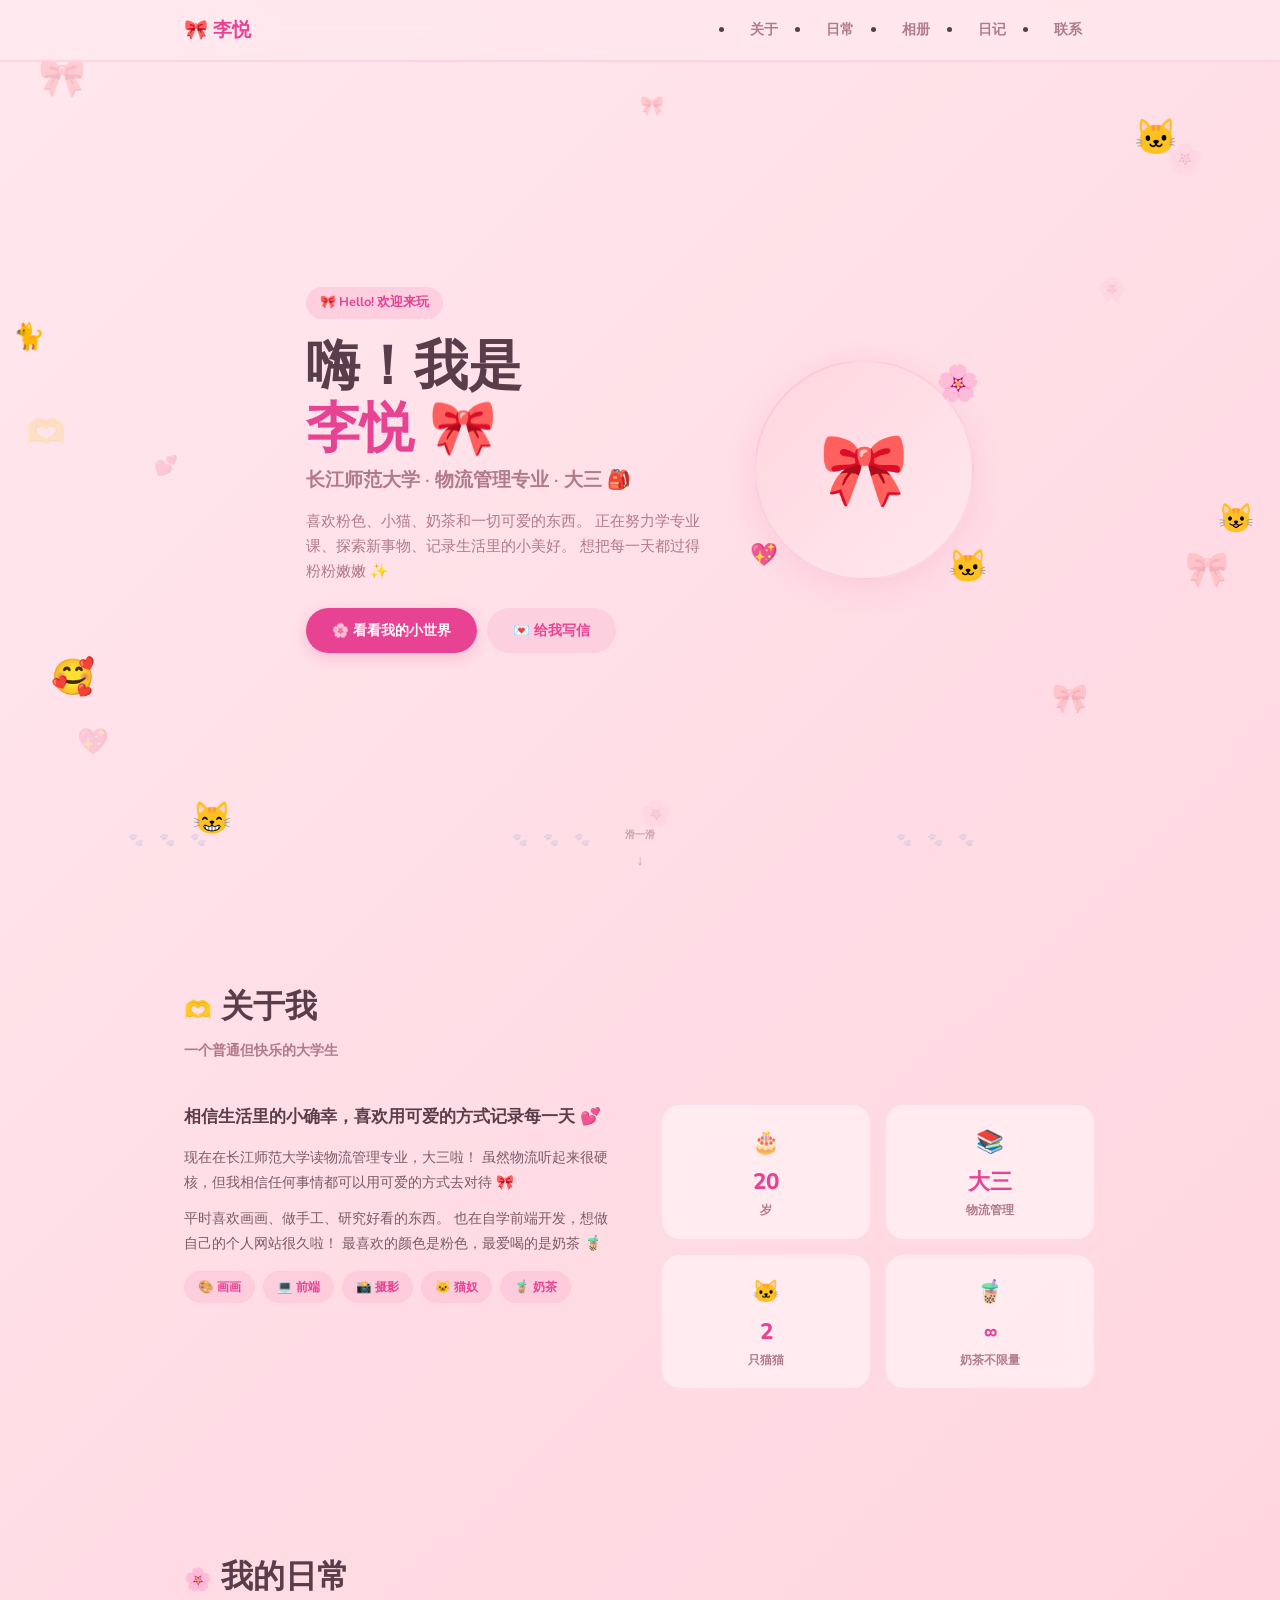
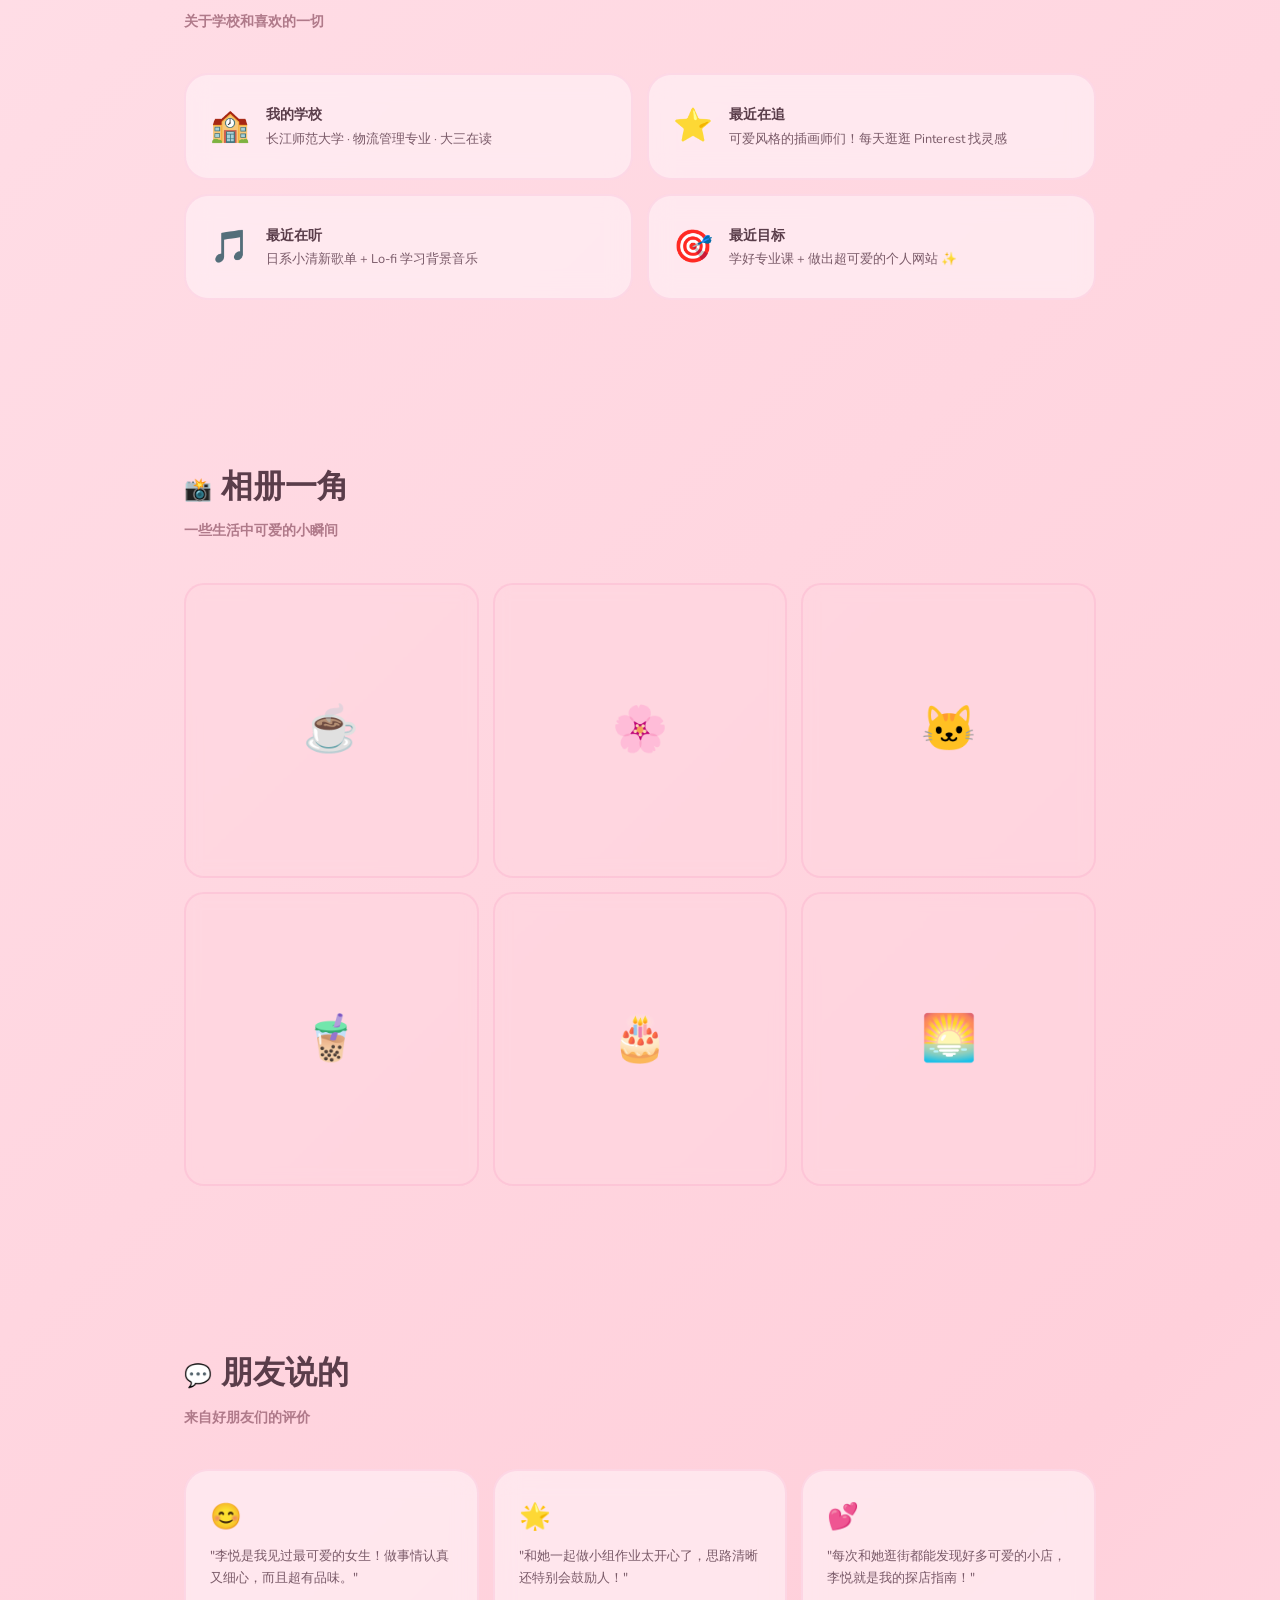
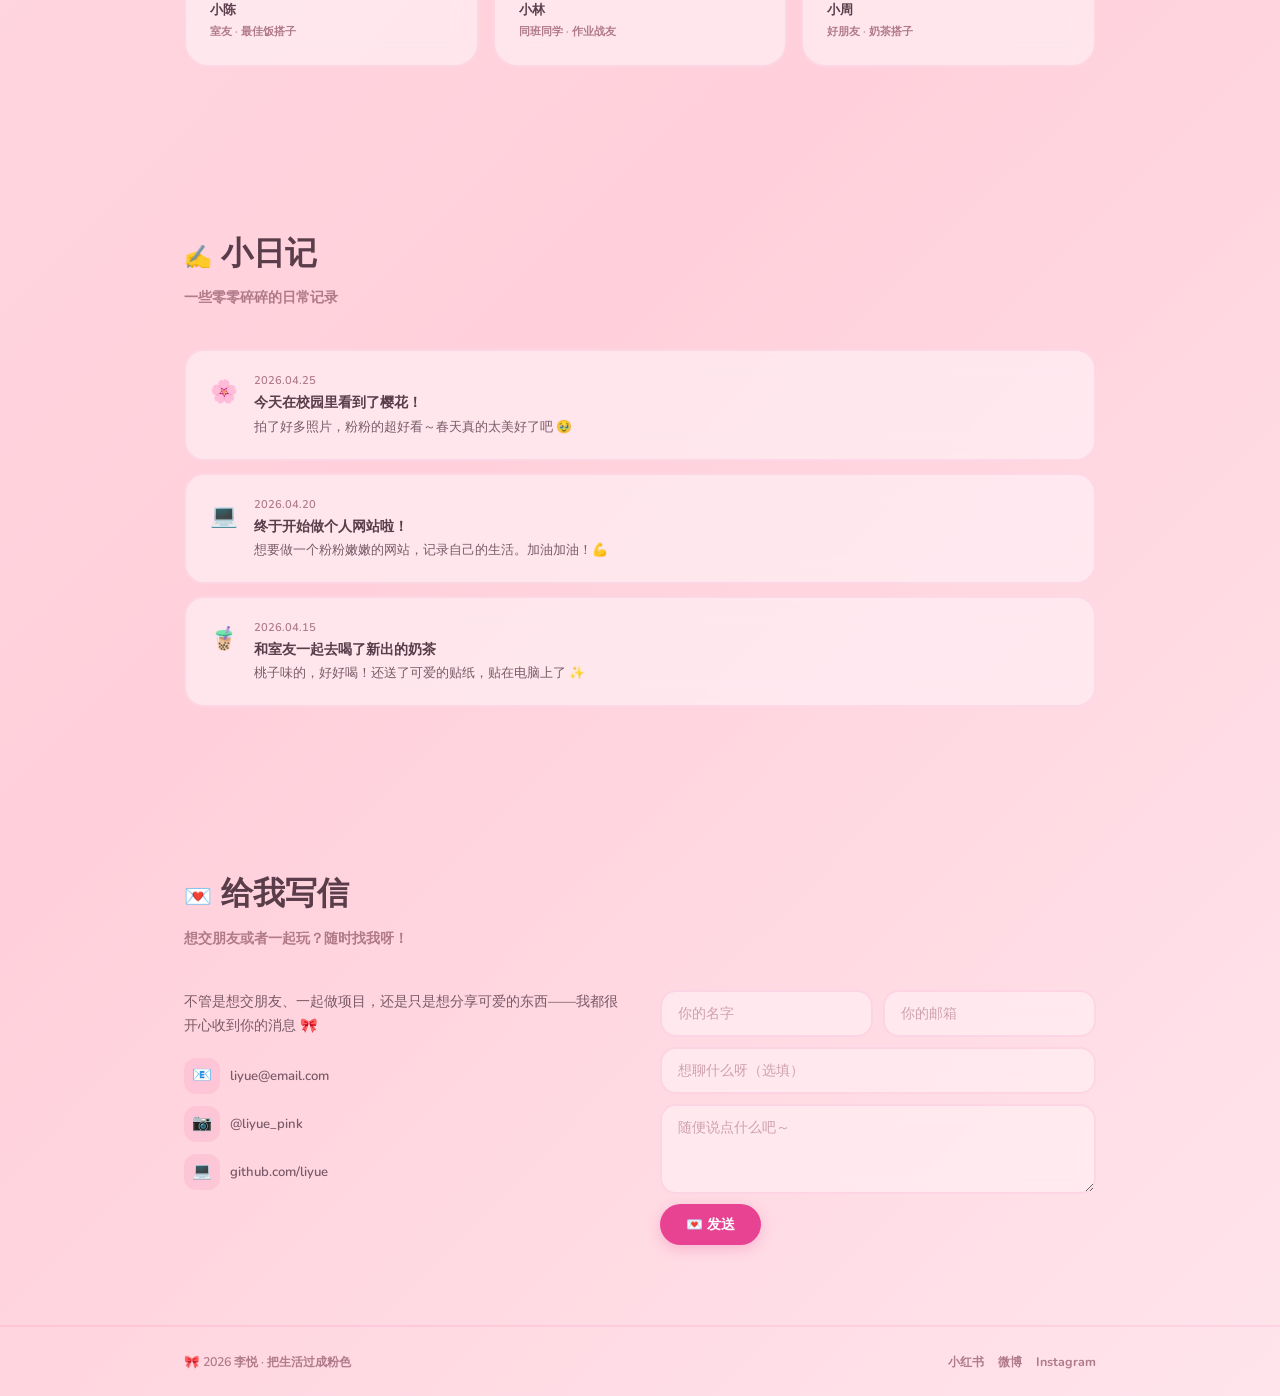
==== index.html @ af926bc1 "Add files via upload" ====
<!DOCTYPE html>
<html lang="zh-CN">
<head>
  <meta charset="UTF-8">
  <meta name="viewport" content="width=device-width, initial-scale=1.0">
  <title>李悦 · 个人小站</title>
  <link rel="preconnect" href="https://fonts.googleapis.com">
  <link rel="preconnect" href="https://fonts.gstatic.com" crossorigin>
  <link href="https://fonts.googleapis.com/css2?family=Nunito:wght@400;600;700;800&display=swap" rel="stylesheet">
  <style>
    *, *::before, *::after { margin: 0; padding: 0; box-sizing: border-box; }
    html { scroll-behavior: smooth; }
    body {
      font-family: "Nunito", -apple-system, "PingFang SC", "Microsoft YaHei", sans-serif;
      background: linear-gradient(135deg, #ffe8ee 0%, #ffdce5 30%, #ffd0db 70%, #ffe4ec 100%);
      color: #5a3d4a;
      line-height: 1.7;
      -webkit-font-smoothing: antialiased;
      overflow-x: hidden;
      min-height: 100vh;
    }
    .container { max-width: 960px; margin: 0 auto; padding: 0 24px; }
    a { text-decoration: none; color: inherit; }

    /* ===== Floating Stickers BG ===== */
    .stickers {
      position: fixed; inset: 0; pointer-events: none; z-index: 0;
      overflow: hidden;
    }
    .stickers .s {
      position: absolute; font-size: 2rem; opacity: 0.2;
      animation: floatSticker 8s ease-in-out infinite;
    }
    .stickers .s:nth-child(1) { top: 5%; left: 3%; animation-delay: 0s; font-size: 2.4rem; }
    .stickers .s:nth-child(2) { top: 15%; right: 6%; animation-delay: 1.2s; font-size: 1.8rem; }
    .stickers .s:nth-child(3) { top: 45%; left: 2%; animation-delay: 2.5s; font-size: 2rem; }
    .stickers .s:nth-child(4) { top: 60%; right: 4%; animation-delay: 0.8s; font-size: 2.2rem; }
    .stickers .s:nth-child(5) { top: 80%; left: 6%; animation-delay: 3.2s; font-size: 1.6rem; }
    .stickers .s:nth-child(6) { top: 30%; right: 12%; animation-delay: 1.8s; font-size: 1.4rem; }
    .stickers .s:nth-child(7) { top: 75%; right: 15%; animation-delay: 4s; font-size: 1.8rem; }
    .stickers .s:nth-child(8) { top: 50%; left: 12%; animation-delay: 0.5s; font-size: 1.2rem; }
    .stickers .s:nth-child(9) { top: 88%; left: 50%; animation-delay: 2s; font-size: 1.6rem; }
    .stickers .s:nth-child(10) { top: 10%; left: 50%; animation-delay: 3.5s; font-size: 1.2rem; }
    /* Cat stickers - special animated kitties */
    .stickers .cat {
      position: absolute; font-size: 2.2rem; pointer-events: none; z-index: 1;
    }
    .stickers .cat:nth-child(11) {
      top: 72%; left: 4%;
      animation: catBounce 2.8s ease-in-out infinite;
    }
    .stickers .cat:nth-child(12) {
      top: 12%; right: 8%;
      animation: catSway 3.5s ease-in-out infinite;
    }
    .stickers .cat:nth-child(13) {
      top: 55%; right: 2%;
      animation: catSpin 5s linear infinite;
      font-size: 1.8rem;
    }
    .stickers .cat:nth-child(14) {
      bottom: 6%; left: 15%;
      animation: catWalk 4s ease-in-out infinite;
      font-size: 2rem;
    }
    .stickers .cat:nth-child(15) {
      top: 35%; left: 1%;
      animation: catStretch 3.2s ease-in-out infinite;
      font-size: 1.6rem;
    }
    @keyframes catBounce {
      0%, 100% { transform: translateY(0) rotate(0deg); }
      20% { transform: translateY(-18px) rotate(-8deg); }
      40% { transform: translateY(0) rotate(4deg); }
      60% { transform: translateY(-10px) rotate(-4deg); }
      80% { transform: translateY(0) rotate(2deg); }
    }
    @keyframes catSway {
      0%, 100% { transform: translateX(0) rotate(0deg); }
      25% { transform: translateX(12px) rotate(6deg); }
      75% { transform: translateX(-12px) rotate(-6deg); }
    }
    @keyframes catSpin {
      0% { transform: rotate(0deg) scale(1); }
      25% { transform: rotate(90deg) scale(1.1); }
      50% { transform: rotate(180deg) scale(1); }
      75% { transform: rotate(270deg) scale(1.1); }
      100% { transform: rotate(360deg) scale(1); }
    }
    @keyframes catWalk {
      0%, 100% { transform: translateX(0) scaleX(1); }
      25% { transform: translateX(20px) scaleX(1) translateY(-4px); }
      50% { transform: translateX(40px) scaleX(-1) translateY(0); }
      75% { transform: translateX(20px) scaleX(-1) translateY(-4px); }
    }
    /* Walking cat along the bottom edge */
    .walking-cat {
      position: fixed; bottom: 12px; left: -60px; z-index: 2;
      font-size: 2rem; pointer-events: none;
      animation: walkAcross 12s linear infinite;
    }
    /* Occasional paw prints */
    .paw-prints {
      position: fixed; pointer-events: none; z-index: 1;
      font-size: 0.8rem; opacity: 0.15; letter-spacing: 6px;
    }
    .paw-prints.p1 { bottom: 48px; left: 10%; }
    .paw-prints.p2 { bottom: 48px; left: 40%; animation-delay: 1s; }
    .paw-prints.p3 { bottom: 48px; left: 70%; animation-delay: 2s; }
    @keyframes walkAcross {
      0% { transform: translateX(0) scaleX(1); }
      45% { transform: translateX(calc(100vw + 80px)) scaleX(1); }
      50% { transform: translateX(calc(100vw + 80px)) scaleX(-1); }
      95% { transform: translateX(0) scaleX(-1); }
      100% { transform: translateX(0) scaleX(1); }
    }
    @keyframes catStretch {
      0%, 100% { transform: scaleY(1) scaleX(1); }
      30% { transform: scaleY(1.3) scaleX(0.9); }
      60% { transform: scaleY(1) scaleX(1); }
      80% { transform: scaleY(1.2) scaleX(0.95); }
    }

    @keyframes floatSticker {
      0%, 100% { transform: translateY(0) rotate(0deg); }
      30% { transform: translateY(-12px) rotate(5deg); }
      60% { transform: translateY(6px) rotate(-3deg); }
    }

    /* ===== Glass Card Style ===== */
    .glass {
      background: rgba(255, 242, 246, 0.7);
      backdrop-filter: blur(12px);
      -webkit-backdrop-filter: blur(12px);
      border: 2px solid rgba(232, 67, 147, 0.12);
    }

    /* ===== Navigation ===== */
    nav {
      position: fixed; top: 0; left: 0; right: 0; z-index: 100;
      background: rgba(255, 232, 238, 0.75);
      backdrop-filter: blur(16px);
      -webkit-backdrop-filter: blur(16px);
      border-bottom: 2px solid rgba(232, 67, 147, 0.12);
    }
    nav .container {
      display: flex; align-items: center; justify-content: space-between;
      height: 60px;
    }
    .nav-logo {
      font-weight: 800; font-size: 1.2rem;
      color: #e84393;
    }
    .nav-links { display: flex; gap: 20px; }
    .nav-links a {
      font-size: 0.85rem; font-weight: 700; color: #b07a8a;
      padding: 5px 14px; border-radius: 100px;
      transition: all 0.3s;
    }
    .nav-links a:hover {
      background: rgba(232, 67, 147, 0.12);
      color: #e84393;
    }

    /* ===== Hero ===== */
    .hero {
      min-height: 100vh; display: flex; align-items: center;
      padding: 100px 0 60px; position: relative; z-index: 1;
    }
    .hero-inner {
      display: flex; align-items: center; gap: 48px;
    }
    .hero-left { flex: 1; }
    .hero-tag {
      display: inline-flex; align-items: center; gap: 4px;
      background: rgba(232, 67, 147, 0.12);
      color: #e84393;
      font-weight: 700; font-size: 0.8rem;
      padding: 5px 14px; border-radius: 100px;
      margin-bottom: 16px;
    }
    .hero h1 {
      font-size: 3.4rem; font-weight: 800; line-height: 1.15;
      margin-bottom: 4px;
    }
    .hero h1 .pink { color: #e84393; }
    .hero .sub {
      font-size: 1.2rem; font-weight: 600; color: #b07a8a;
      margin-bottom: 12px;
    }
    .hero p {
      color: #b07a8a; font-size: 0.92rem;
      max-width: 400px; margin-bottom: 24px;
    }
    .hero-actions { display: flex; gap: 10px; flex-wrap: wrap; }
    .btn {
      display: inline-flex; align-items: center; gap: 6px;
      padding: 11px 26px; border-radius: 100px;
      font-size: 0.85rem; font-weight: 700; font-family: inherit;
      transition: all 0.3s; cursor: pointer; border: none;
    }
    .btn-pink {
      background: #e84393; color: #fff;
      box-shadow: 0 4px 14px rgba(232,67,147,0.25);
    }
    .btn-pink:hover { transform: translateY(-3px); box-shadow: 0 8px 24px rgba(232,67,147,0.3); }
    .btn-soft {
      background: rgba(232, 67, 147, 0.1);
      color: #e84393;
      backdrop-filter: blur(8px);
    }
    .btn-soft:hover { transform: translateY(-3px); background: rgba(232, 67, 147, 0.18); }

    /* ===== Hero Right ===== */
    .hero-right { flex-shrink: 0; position: relative; }
    .kitty-box {
      width: 220px; height: 220px; border-radius: 50%;
      background: linear-gradient(135deg, #ffd6e0, #ffe8ee);
      display: flex; align-items: center; justify-content: center;
      font-size: 4.5rem;
      position: relative;
      box-shadow: 0 8px 32px rgba(232,67,147,0.12);
      animation: kittyFloat 3.5s ease-in-out infinite;
      border: 2px solid rgba(232, 67, 147, 0.1);
    }
    @keyframes kittyFloat {
      0%, 100% { transform: translateY(0); }
      50% { transform: translateY(-10px); }
    }
    .kitty-bow {
      position: absolute; top: -8px; right: -8px; font-size: 2.2rem;
      animation: bowWiggle 2s ease-in-out infinite;
    }
    @keyframes bowWiggle {
      0%, 100% { transform: rotate(0deg); }
      25% { transform: rotate(-8deg); }
      75% { transform: rotate(8deg); }
    }
    .kitty-hearts {
      position: absolute; bottom: 4px; left: -6px; font-size: 1.4rem;
      animation: heartBeat 1.5s ease-in-out infinite;
    }
    .kitty-peek {
      position: absolute; bottom: -16px; right: -16px; font-size: 2rem;
      animation: peekaboo 3s ease-in-out infinite;
    }
    @keyframes peekaboo {
      0%, 100% { transform: translateY(0) scale(1); opacity: 1; }
      45% { transform: translateY(0) scale(1); opacity: 1; }
      50% { transform: translateY(6px) scale(0.9); opacity: 0.6; }
      55% { transform: translateY(0) scale(1); opacity: 1; }
    }
    @keyframes heartBeat {
      0%, 100% { transform: scale(1); }
      50% { transform: scale(1.2); }
    }

    .scroll-hint {
      position: absolute; bottom: 28px; left: 50%; transform: translateX(-50%);
      display: flex; flex-direction: column; align-items: center; gap: 4px;
      color: #d4a0b0; font-size: 0.65rem; font-weight: 700;
    }
    .scroll-hint .arr { font-size: 0.9rem; animation: bounceArr 1.5s ease-in-out infinite; }
    @keyframes bounceArr { 0%, 100% { transform: translateY(0); } 50% { transform: translateY(5px); } }

    /* ===== Section Common ===== */
    section { padding: 80px 0; position: relative; z-index: 1; }
    .section-title {
      font-size: 2rem; font-weight: 800; margin-bottom: 4px;
    }
    .section-title .emoji-tag { font-size: 1.4rem; display: inline-block; }
    .section-desc { color: #b07a8a; margin-bottom: 40px; font-size: 0.9rem; font-weight: 600; }

    /* ===== About ===== */
    .about-flex { display: grid; grid-template-columns: 1fr 1fr; gap: 40px; }
    .about-text p { color: #7a5a68; margin-bottom: 12px; font-size: 0.9rem; }
    .about-text .big {
      font-size: 1.05rem; font-weight: 700; color: #5a3d4a;
      margin-bottom: 14px;
    }
    .about-tags { display: flex; flex-wrap: wrap; gap: 8px; margin-top: 16px; }
    .about-tag {
      font-size: 0.78rem; font-weight: 700; padding: 5px 14px;
      border-radius: 100px;
      background: rgba(232, 67, 147, 0.1);
      color: #e84393;
      transition: all 0.3s;
    }
    .about-tag:hover { transform: scale(1.05); background: rgba(232, 67, 147, 0.18); }

    .about-cards {
      display: grid; grid-template-columns: 1fr 1fr; gap: 12px;
      align-content: start;
    }
    .mini-card {
      border-radius: 20px; padding: 18px; text-align: center;
      background: rgba(255, 242, 246, 0.7);
      backdrop-filter: blur(12px);
      -webkit-backdrop-filter: blur(12px);
      border: 2px solid rgba(232, 67, 147, 0.1);
      transition: all 0.3s;
    }
    .mini-card:hover { transform: translateY(-4px); border-color: rgba(232, 67, 147, 0.3); }
    .mini-card .icon { font-size: 1.4rem; margin-bottom: 2px; }
    .mini-card .num { font-size: 1.4rem; font-weight: 800; color: #e84393; }
    .mini-card .lbl { font-size: 0.72rem; color: #b07a8a; font-weight: 600; }

    /* ===== Services ===== */
    .svc-grid { display: grid; grid-template-columns: repeat(3, 1fr); gap: 14px; }
    .svc-card {
      border-radius: 24px; padding: 28px 20px; text-align: center;
      background: rgba(255, 242, 246, 0.65);
      backdrop-filter: blur(12px);
      -webkit-backdrop-filter: blur(12px);
      border: 2px solid rgba(232, 67, 147, 0.1);
      transition: all 0.3s;
    }
    .svc-card:hover { transform: translateY(-6px); border-color: rgba(232, 67, 147, 0.25); box-shadow: 0 8px 24px rgba(232,67,147,0.08); }
    .svc-card .emoji { font-size: 2.2rem; margin-bottom: 10px; }
    .svc-card h3 { font-size: 0.95rem; font-weight: 700; margin-bottom: 6px; }
    .svc-card p { font-size: 0.8rem; color: #7a5a68; line-height: 1.7; }

    /* ===== Profile Cards ===== */
    .profile-grid { display: grid; grid-template-columns: 1fr 1fr; gap: 14px; }
    .profile-card {
      border-radius: 24px; padding: 24px;
      background: rgba(255, 242, 246, 0.65);
      backdrop-filter: blur(12px);
      -webkit-backdrop-filter: blur(12px);
      border: 2px solid rgba(232, 67, 147, 0.1);
      display: flex; align-items: center; gap: 16px;
      transition: all 0.3s;
    }
    .profile-card:hover { border-color: rgba(232, 67, 147, 0.25); transform: translateY(-3px); }
    .profile-card .emoji { font-size: 2rem; flex-shrink: 0; }
    .profile-card .info h4 { font-size: 0.9rem; font-weight: 700; margin-bottom: 2px; }
    .profile-card .info p { font-size: 0.8rem; color: #7a5a68; }

    /* ===== Gallery ===== */
    .gallery-grid {
      display: grid; grid-template-columns: repeat(3, 1fr); gap: 14px;
    }
    .gallery-item {
      border-radius: 20px; aspect-ratio: 1;
      background: rgba(255, 214, 224, 0.5);
      backdrop-filter: blur(8px);
      -webkit-backdrop-filter: blur(8px);
      border: 2px solid rgba(232, 67, 147, 0.1);
      display: flex; align-items: center; justify-content: center;
      font-size: 2.8rem; transition: all 0.3s;
    }
    .gallery-item:hover { transform: scale(1.04); border-color: rgba(232, 67, 147, 0.25); }

    /* ===== Testimonials ===== */
    .testi-grid { display: grid; grid-template-columns: repeat(3, 1fr); gap: 14px; }
    .testi-card {
      border-radius: 24px; padding: 24px;
      background: rgba(255, 242, 246, 0.65);
      backdrop-filter: blur(12px);
      -webkit-backdrop-filter: blur(12px);
      border: 2px solid rgba(232, 67, 147, 0.1);
    }
    .testi-card .face { font-size: 1.6rem; margin-bottom: 6px; }
    .testi-card blockquote {
      font-size: 0.82rem; color: #7a5a68; line-height: 1.7;
      margin-bottom: 10px;
    }
    .testi-card .name { font-size: 0.82rem; font-weight: 700; }
    .testi-card .role { font-size: 0.7rem; color: #b07a8a; font-weight: 600; }

    /* ===== Diary ===== */
    .diary-list { display: flex; flex-direction: column; gap: 12px; }
    .diary-item {
      border-radius: 20px; padding: 20px 24px;
      background: rgba(255, 242, 246, 0.65);
      backdrop-filter: blur(12px);
      -webkit-backdrop-filter: blur(12px);
      border: 2px solid rgba(232, 67, 147, 0.1);
      display: flex; gap: 16px; align-items: flex-start;
      transition: all 0.3s;
    }
    .diary-item:hover { border-color: rgba(232, 67, 147, 0.25); transform: translateX(4px); }
    .diary-item .emoji { font-size: 1.4rem; flex-shrink: 0; margin-top: 2px; }
    .diary-item .date { font-size: 0.7rem; color: #b07a8a; font-weight: 600; }
    .diary-item h3 { font-size: 0.9rem; font-weight: 700; margin-bottom: 2px; }
    .diary-item p { font-size: 0.8rem; color: #7a5a68; }

    /* ===== Contact ===== */
    .contact-split { display: grid; grid-template-columns: 1fr 1fr; gap: 40px; }
    .contact-left p { color: #7a5a68; margin-bottom: 20px; font-size: 0.88rem; }
    .contact-row {
      display: flex; align-items: center; gap: 10px;
      margin-bottom: 12px; font-size: 0.82rem; color: #7a5a68;
      font-weight: 600; transition: color 0.3s;
    }
    .contact-row:hover { color: #e84393; }
    .contact-row .icon-bg {
      width: 36px; height: 36px; border-radius: 12px;
      background: rgba(232, 67, 147, 0.1);
      display: flex; align-items: center;
      justify-content: center; font-size: 1rem;
    }
    .contact-form { display: flex; flex-direction: column; gap: 10px; }
    .contact-form .duo { display: grid; grid-template-columns: 1fr 1fr; gap: 10px; }
    .contact-form input,
    .contact-form textarea {
      padding: 12px 16px; border: 2px solid rgba(232, 67, 147, 0.12);
      border-radius: 16px; font-size: 0.85rem; font-family: inherit;
      transition: border 0.3s;
      background: rgba(255, 242, 246, 0.6);
      backdrop-filter: blur(8px);
      color: #5a3d4a;
    }
    .contact-form input:focus,
    .contact-form textarea:focus { outline: none; border-color: #e84393; }
    .contact-form input::placeholder,
    .contact-form textarea::placeholder { color: #cfa0b0; }
    .contact-form textarea { min-height: 90px; resize: vertical; }

    /* ===== Footer ===== */
    footer {
      border-top: 2px solid rgba(232, 67, 147, 0.1);
      padding: 24px 0;
      position: relative; z-index: 1;
    }
    footer .container {
      display: flex; justify-content: space-between; align-items: center;
    }
    footer .copy { font-size: 0.78rem; color: #b07a8a; font-weight: 600; }
    footer .social { display: flex; gap: 14px; }
    footer .social a {
      font-size: 0.78rem; font-weight: 700; color: #b07a8a;
      transition: color 0.3s;
    }
    footer .social a:hover { color: #e84393; }

    /* ===== Reveal ===== */
    .reveal {
      opacity: 0; transform: translateY(20px);
      transition: opacity 0.5s ease, transform 0.5s ease;
    }
    .reveal.visible { opacity: 1; transform: translateY(0); }
    .d1 { transition-delay: 0.08s; }
    .d2 { transition-delay: 0.16s; }
    .d3 { transition-delay: 0.24s; }

    /* ===== Responsive ===== */
    @media (max-width: 800px) {
      .hero-inner { flex-direction: column; text-align: center; }
      .hero p { max-width: 100%; }
      .hero-actions { justify-content: center; }
      .kitty-box { width: 160px; height: 160px; font-size: 3.4rem; }
      .hero h1 { font-size: 2.6rem; }
      .about-flex, .contact-split { grid-template-columns: 1fr; }
      .svc-grid, .testi-grid, .gallery-grid { grid-template-columns: 1fr 1fr; }
      .profile-grid { grid-template-columns: 1fr; }
    }
    @media (max-width: 600px) {
      .hero h1 { font-size: 2rem; }
      .nav-links { display: none; }
      section { padding: 50px 0; }
      .svc-grid, .testi-grid, .gallery-grid { grid-template-columns: 1fr; }
      .section-title { font-size: 1.5rem; }
      .contact-form .duo { grid-template-columns: 1fr; }
      footer .container { flex-direction: column; gap: 8px; }
    }
  </style>
</head>
<body>

  <!-- Floating Stickers -->
  <div class="stickers">
    <span class="s">🎀</span>
    <span class="s">🌸</span>
    <span class="s">🫶</span>
    <span class="s">🎀</span>
    <span class="s">💖</span>
    <span class="s">🌸</span>
    <span class="s">🎀</span>
    <span class="s">💕</span>
    <span class="s">🌸</span>
    <span class="s">🎀</span>
    <!-- Cute animated cats -->
    <span class="cat">🥰</span>
    <span class="cat">🐱</span>
    <span class="cat">😺</span>
    <span class="cat">😸</span>
    <span class="cat">🐈</span>
  </div>

  <!-- Walking cat on the floor -->
  <div class="walking-cat">🐱</div>
  <div class="paw-prints p1">🐾 🐾 🐾</div>
  <div class="paw-prints p2">🐾 🐾 🐾</div>
  <div class="paw-prints p3">🐾 🐾 🐾</div>

  <!-- Nav -->
  <nav>
    <div class="container">
      <a href="#" class="nav-logo">🎀 李悦</a>
      <ul class="nav-links">
        <li><a href="#about">关于</a></li>
        <li><a href="#life">日常</a></li>
        <li><a href="#gallery">相册</a></li>
        <li><a href="#diary">日记</a></li>
        <li><a href="#contact">联系</a></li>
      </ul>
    </div>
  </nav>

  <!-- Hero -->
  <section class="hero">
    <div class="container">
      <div class="hero-inner">
        <div class="hero-left">
          <div class="hero-tag">🎀 Hello! 欢迎来玩</div>
          <h1>
            嗨！我是<br>
            <span class="pink">李悦</span> 🎀
          </h1>
          <div class="sub">长江师范大学 · 物流管理专业 · 大三 🎒</div>
          <p>
            喜欢粉色、小猫、奶茶和一切可爱的东西。
            正在努力学专业课、探索新事物、记录生活里的小美好。
            想把每一天都过得粉粉嫩嫩 ✨
          </p>
          <div class="hero-actions">
            <a href="#life" class="btn btn-pink">🌸 看看我的小世界</a>
            <a href="#contact" class="btn btn-soft">💌 给我写信</a>
          </div>
        </div>
        <div class="hero-right">
          <div class="kitty-box">
            🎀
            <span class="kitty-bow">🌸</span>
            <span class="kitty-hearts">💖</span>
            <span class="kitty-peek">🐱</span>
          </div>
        </div>
      </div>
    </div>
    <div class="scroll-hint">
      <span>滑一滑</span>
      <span class="arr">↓</span>
    </div>
  </section>

  <!-- About -->
  <section id="about">
    <div class="container">
      <h2 class="section-title reveal"><span class="emoji-tag">🫶</span> 关于我</h2>
      <p class="section-desc reveal">一个普通但快乐的大学生</p>
      <div class="about-flex">
        <div class="about-text reveal">
          <p class="big">
            相信生活里的小确幸，喜欢用可爱的方式记录每一天 💕
          </p>
          <p>
            现在在长江师范大学读物流管理专业，大三啦！
            虽然物流听起来很硬核，但我相信任何事情都可以用可爱的方式去对待 🎀
          </p>
          <p>
            平时喜欢画画、做手工、研究好看的东西。
            也在自学前端开发，想做自己的个人网站很久啦！
            最喜欢的颜色是粉色，最爱喝的是奶茶 🧋
          </p>
          <div class="about-tags">
            <span class="about-tag">🎨 画画</span>
            <span class="about-tag">💻 前端</span>
            <span class="about-tag">📸 摄影</span>
            <span class="about-tag">🐱 猫奴</span>
            <span class="about-tag">🧋 奶茶</span>
          </div>
        </div>
        <div class="about-cards reveal d1">
          <div class="mini-card">
            <div class="icon">🎂</div>
            <div class="num">20</div>
            <div class="lbl">岁</div>
          </div>
          <div class="mini-card">
            <div class="icon">📚</div>
            <div class="num">大三</div>
            <div class="lbl">物流管理</div>
          </div>
          <div class="mini-card">
            <div class="icon">🐱</div>
            <div class="num">2</div>
            <div class="lbl">只猫猫</div>
          </div>
          <div class="mini-card">
            <div class="icon">🧋</div>
            <div class="num">∞</div>
            <div class="lbl">奶茶不限量</div>
          </div>
        </div>
      </div>
    </div>
  </section>

  <!-- School & Favorites -->
  <section id="life">
    <div class="container">
      <h2 class="section-title reveal"><span class="emoji-tag">🌸</span> 我的日常</h2>
      <p class="section-desc reveal">关于学校和喜欢的一切</p>
      <div class="profile-grid">
        <div class="profile-card reveal">
          <span class="emoji">🏫</span>
          <div class="info">
            <h4>我的学校</h4>
            <p>长江师范大学 · 物流管理专业 · 大三在读</p>
          </div>
        </div>
        <div class="profile-card reveal d1">
          <span class="emoji">⭐</span>
          <div class="info">
            <h4>最近在追</h4>
            <p>可爱风格的插画师们！每天逛逛 Pinterest 找灵感</p>
          </div>
        </div>
        <div class="profile-card reveal d2">
          <span class="emoji">🎵</span>
          <div class="info">
            <h4>最近在听</h4>
            <p>日系小清新歌单 + Lo-fi 学习背景音乐</p>
          </div>
        </div>
        <div class="profile-card reveal d3">
          <span class="emoji">🎯</span>
          <div class="info">
            <h4>最近目标</h4>
            <p>学好专业课 + 做出超可爱的个人网站 ✨</p>
          </div>
        </div>
      </div>
    </div>
  </section>

  <!-- Gallery -->
  <section id="gallery">
    <div class="container">
      <h2 class="section-title reveal"><span class="emoji-tag">📸</span> 相册一角</h2>
      <p class="section-desc reveal">一些生活中可爱的小瞬间</p>
      <div class="gallery-grid">
        <div class="gallery-item reveal">☕</div>
        <div class="gallery-item reveal d1">🌸</div>
        <div class="gallery-item reveal d2">🐱</div>
        <div class="gallery-item reveal d3">🧋</div>
        <div class="gallery-item reveal">🎂</div>
        <div class="gallery-item reveal d1">🌅</div>
      </div>
    </div>
  </section>

  <!-- Testimonials -->
  <section>
    <div class="container">
      <h2 class="section-title reveal"><span class="emoji-tag">💬</span> 朋友说的</h2>
      <p class="section-desc reveal">来自好朋友们的评价</p>
      <div class="testi-grid">
        <div class="testi-card reveal">
          <div class="face">😊</div>
          <blockquote>"李悦是我见过最可爱的女生！做事情认真又细心，而且超有品味。"</blockquote>
          <div class="name">小陈</div>
          <div class="role">室友 · 最佳饭搭子</div>
        </div>
        <div class="testi-card reveal d1">
          <div class="face">🌟</div>
          <blockquote>"和她一起做小组作业太开心了，思路清晰还特别会鼓励人！"</blockquote>
          <div class="name">小林</div>
          <div class="role">同班同学 · 作业战友</div>
        </div>
        <div class="testi-card reveal d2">
          <div class="face">💕</div>
          <blockquote>"每次和她逛街都能发现好多可爱的小店，李悦就是我的探店指南！"</blockquote>
          <div class="name">小周</div>
          <div class="role">好朋友 · 奶茶搭子</div>
        </div>
      </div>
    </div>
  </section>

  <!-- Diary -->
  <section id="diary">
    <div class="container">
      <h2 class="section-title reveal"><span class="emoji-tag">✍️</span> 小日记</h2>
      <p class="section-desc reveal">一些零零碎碎的日常记录</p>
      <div class="diary-list">
        <a href="#" class="diary-item reveal">
          <span class="emoji">🌸</span>
          <div>
            <div class="date">2026.04.25</div>
            <h3>今天在校园里看到了樱花！</h3>
            <p>拍了好多照片，粉粉的超好看～春天真的太美好了吧 🥹</p>
          </div>
        </a>
        <a href="#" class="diary-item reveal d1">
          <span class="emoji">💻</span>
          <div>
            <div class="date">2026.04.20</div>
            <h3>终于开始做个人网站啦！</h3>
            <p>想要做一个粉粉嫩嫩的网站，记录自己的生活。加油加油！💪</p>
          </div>
        </a>
        <a href="#" class="diary-item reveal d2">
          <span class="emoji">🧋</span>
          <div>
            <div class="date">2026.04.15</div>
            <h3>和室友一起去喝了新出的奶茶</h3>
            <p>桃子味的，好好喝！还送了可爱的贴纸，贴在电脑上了 ✨</p>
          </div>
        </a>
      </div>
    </div>
  </section>

  <!-- Contact -->
  <section id="contact">
    <div class="container">
      <h2 class="section-title reveal"><span class="emoji-tag">💌</span> 给我写信</h2>
      <p class="section-desc reveal">想交朋友或者一起玩？随时找我呀！</p>
      <div class="contact-split">
        <div class="contact-left reveal">
          <p>不管是想交朋友、一起做项目，还是只是想分享可爱的东西——我都很开心收到你的消息 🎀</p>
          <div class="contact-row">
            <span class="icon-bg">📧</span>
            liyue@email.com
          </div>
          <div class="contact-row">
            <span class="icon-bg">📷</span>
            @liyue_pink
          </div>
          <div class="contact-row">
            <span class="icon-bg">💻</span>
            github.com/liyue
          </div>
        </div>
        <form class="contact-form reveal d2" onsubmit="event.preventDefault(); this.innerHTML='<p style=\'font-size:1rem;color:#e84393;font-weight:700;\'>🎀 谢谢你的信！我会很快回复哒 💕</p>'">
          <div class="duo">
            <input type="text" placeholder="你的名字" required>
            <input type="email" placeholder="你的邮箱" required>
          </div>
          <input type="text" placeholder="想聊什么呀（选填）">
          <textarea placeholder="随便说点什么吧～" required></textarea>
          <button type="submit" class="btn btn-pink" style="align-self:flex-start;">💌 发送</button>
        </form>
      </div>
    </div>
  </section>

  <!-- Footer -->
  <footer>
    <div class="container">
      <span class="copy">🎀 2026 李悦 · 把生活过成粉色</span>
      <div class="social">
        <a href="#">小红书</a>
        <a href="#">微博</a>
        <a href="#">Instagram</a>
      </div>
    </div>
  </footer>

  <script>
    const obs = new IntersectionObserver((entries) => {
      entries.forEach(e => {
        if (e.isIntersecting) e.target.classList.add('visible');
      });
    }, { threshold: 0.1 });
    document.querySelectorAll('.reveal').forEach(el => obs.observe(el));
  </script>
</body>
</html>
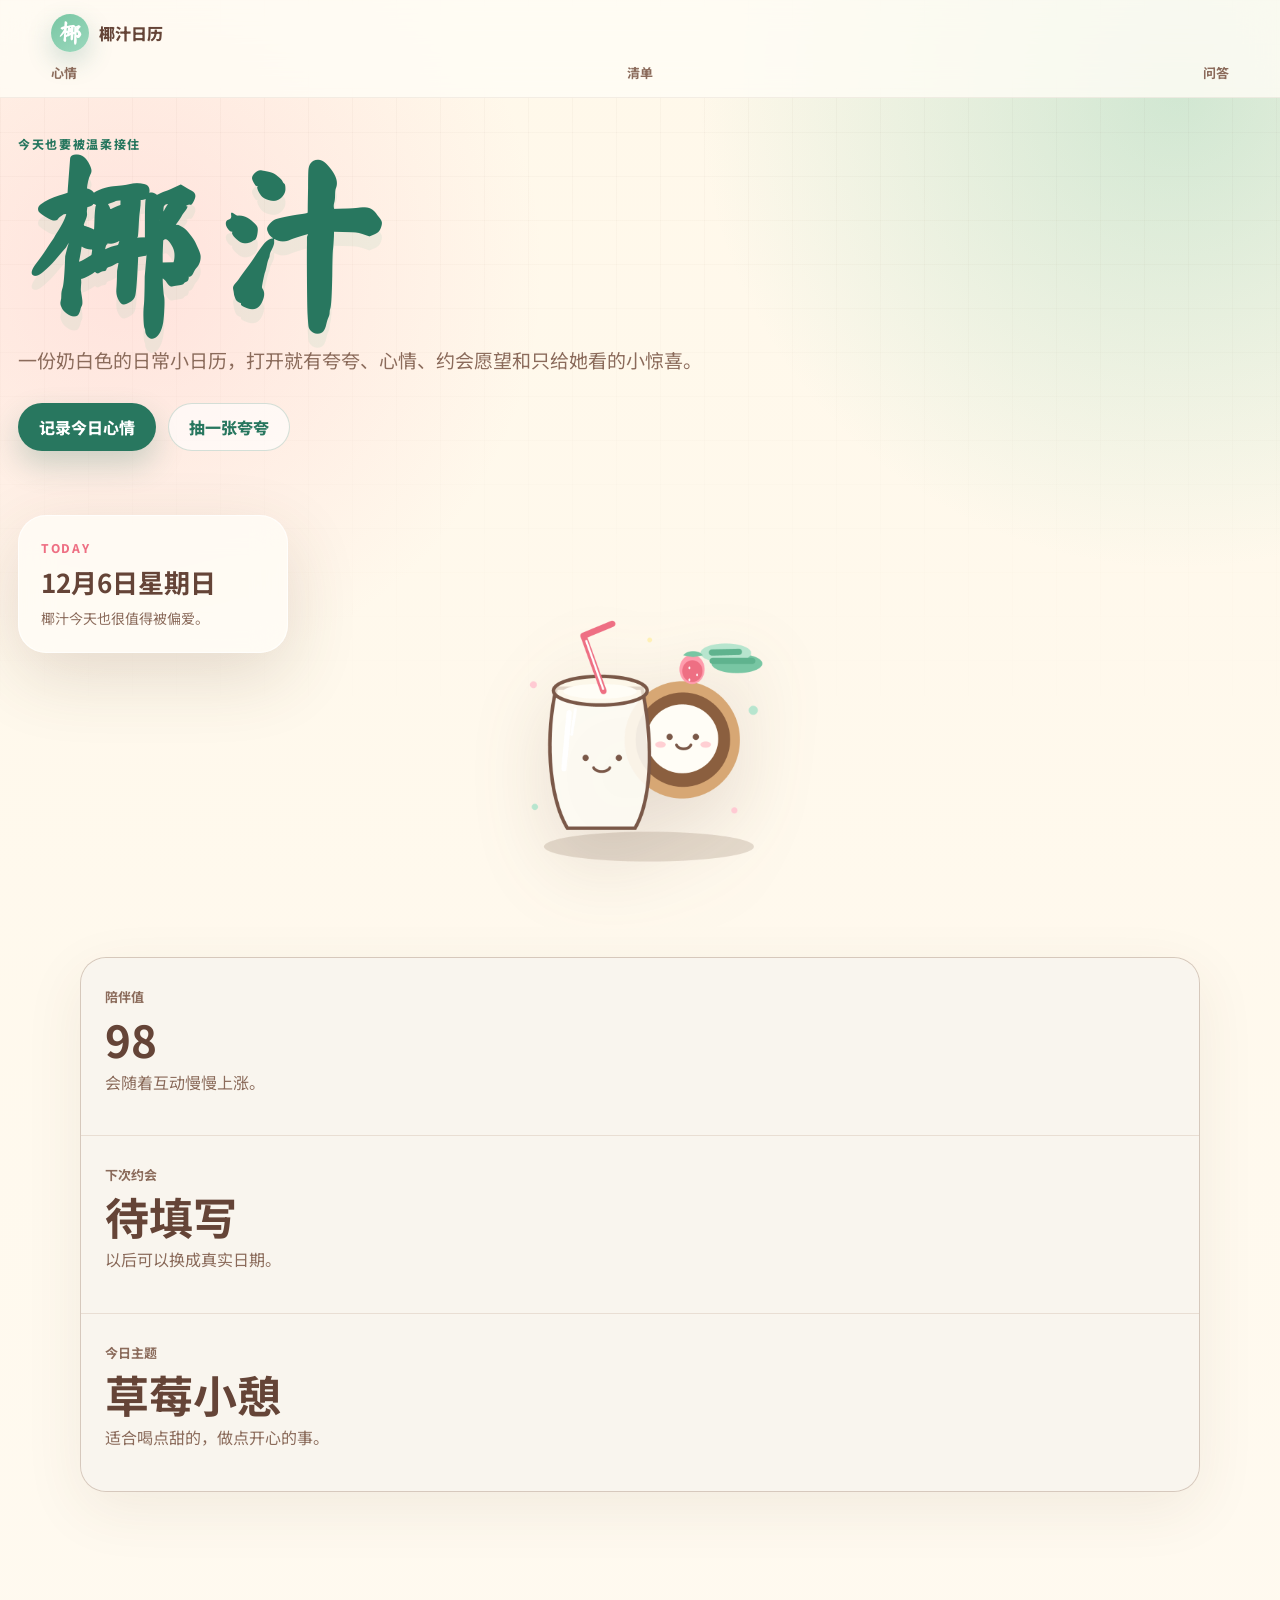
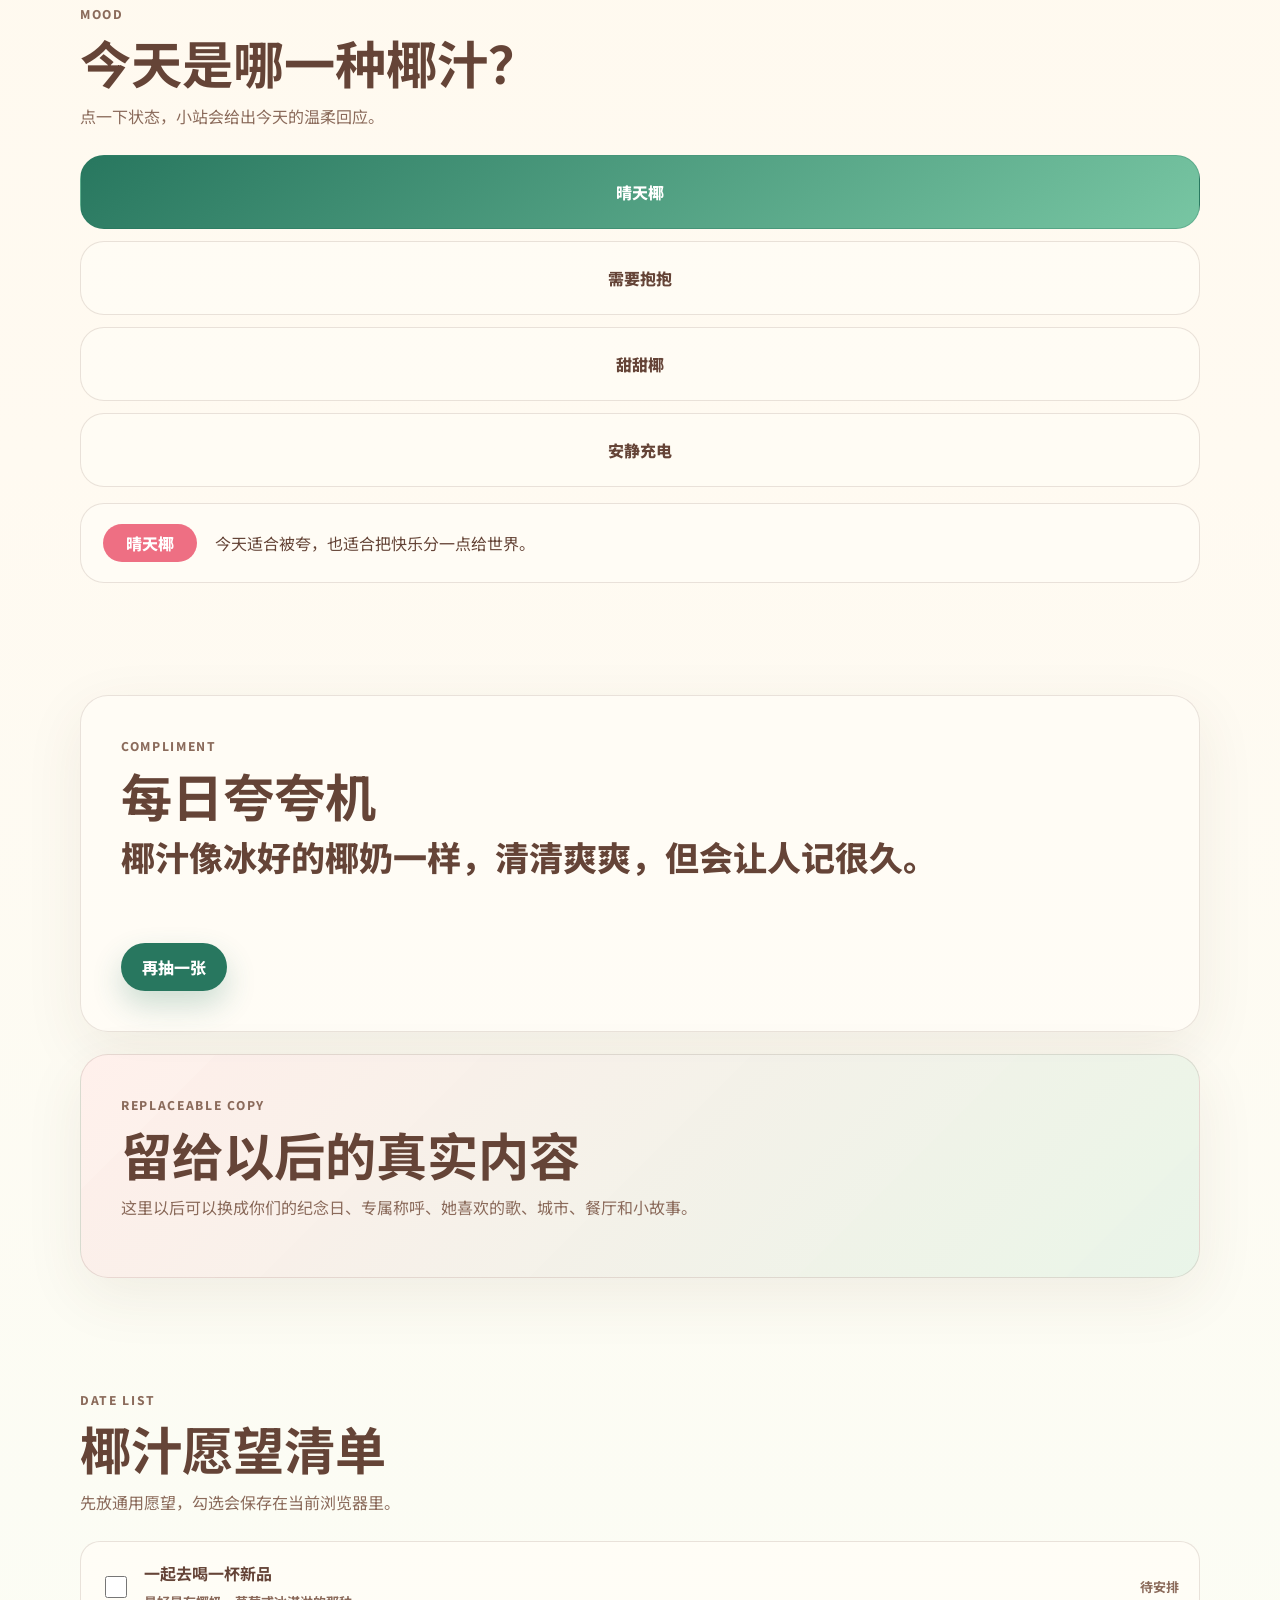
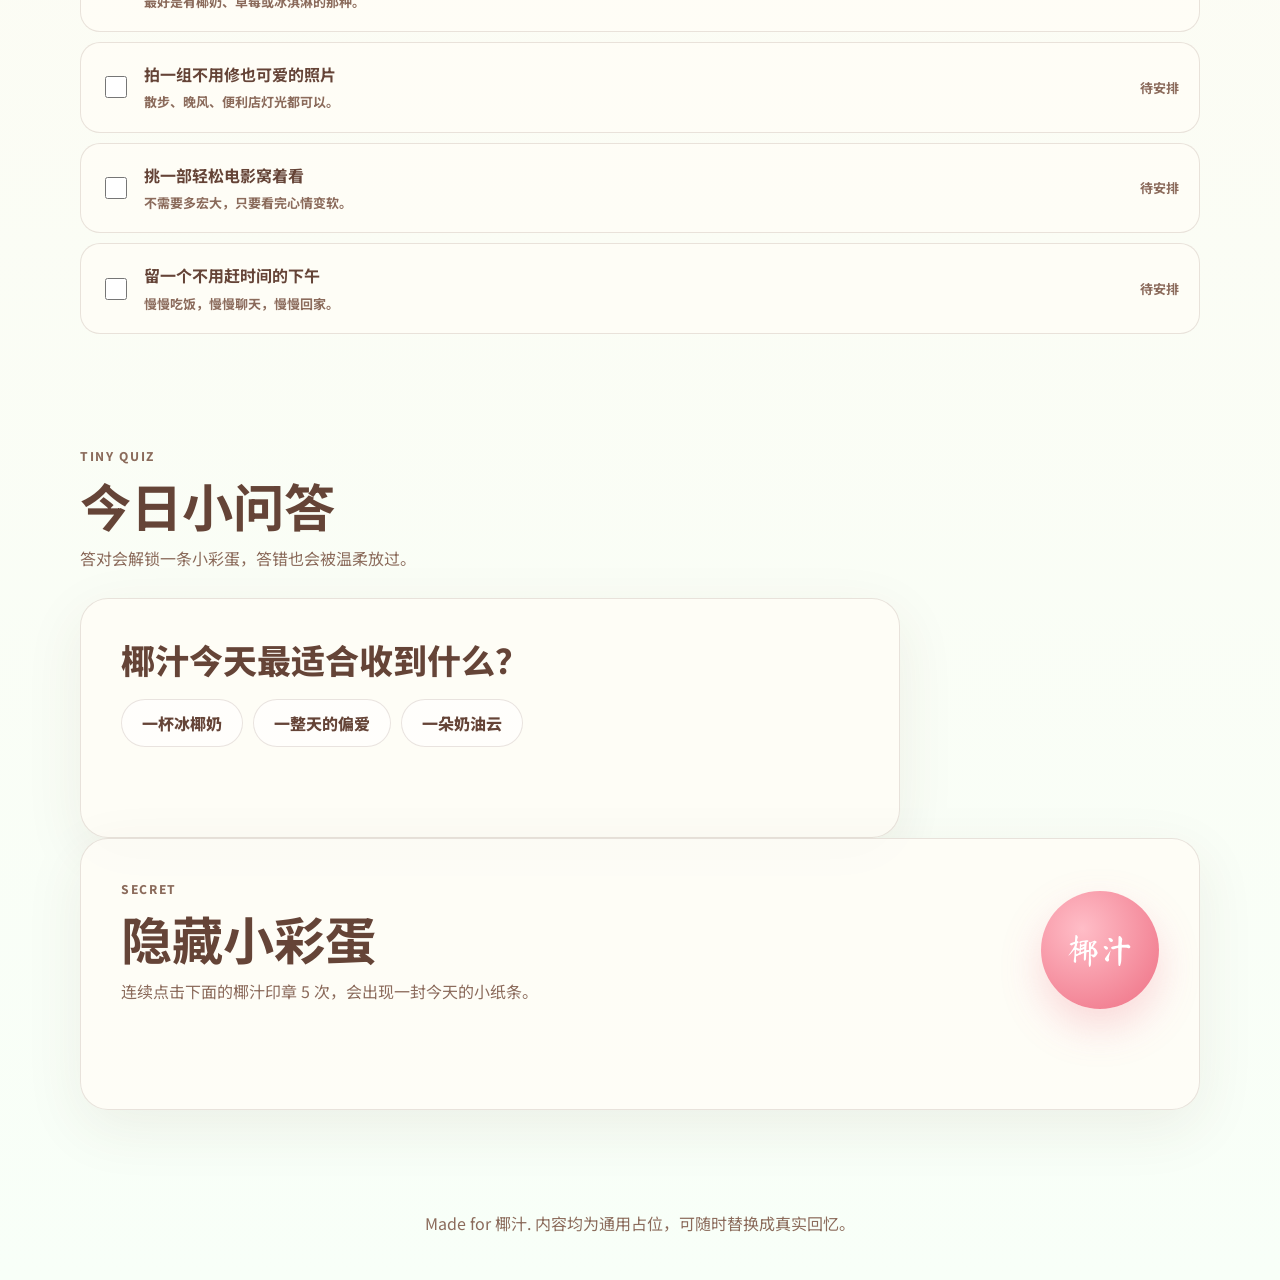
==== commit f0ff09c6: "Publish yezhi calendar site" ====
--- a/index.html
+++ b/index.html
@@ -1,772 +1,167 @@
-<!DOCTYPE html>
+<!doctype html>
 <html lang="zh-CN">
-<head>
-  <meta charset="UTF-8">
-  <meta name="viewport" content="width=device-width, initial-scale=1.0">
-  <title>李悦 · 个人小站</title>
-  <link rel="preconnect" href="https://fonts.googleapis.com">
-  <link rel="preconnect" href="https://fonts.gstatic.com" crossorigin>
-  <link href="https://fonts.googleapis.com/css2?family=Nunito:wght@400;600;700;800&display=swap" rel="stylesheet">
-  <style>
-    *, *::before, *::after { margin: 0; padding: 0; box-sizing: border-box; }
-    html { scroll-behavior: smooth; }
-    body {
-      font-family: "Nunito", -apple-system, "PingFang SC", "Microsoft YaHei", sans-serif;
-      background: linear-gradient(135deg, #ffe8ee 0%, #ffdce5 30%, #ffd0db 70%, #ffe4ec 100%);
-      color: #5a3d4a;
-      line-height: 1.7;
-      -webkit-font-smoothing: antialiased;
-      overflow-x: hidden;
-      min-height: 100vh;
-    }
-    .container { max-width: 960px; margin: 0 auto; padding: 0 24px; }
-    a { text-decoration: none; color: inherit; }
+  <head>
+    <meta charset="utf-8" />
+    <meta name="viewport" content="width=device-width, initial-scale=1" />
+    <title>椰汁日历</title>
+    <meta
+      name="description"
+      content="椰汁的可爱日常陪伴小站，包含每日夸夸、心情、纪念日、约会清单和小问答。"
+    />
+    <link rel="preconnect" href="https://fonts.googleapis.com" />
+    <link rel="preconnect" href="https://fonts.gstatic.com" crossorigin />
+    <link
+      href="https://fonts.googleapis.com/css2?family=Ma+Shan+Zheng&family=Noto+Sans+SC:wght@400;500;700;800&display=swap"
+      rel="stylesheet"
+    />
+    <link rel="stylesheet" href="styles.css" />
+  </head>
+  <body>
+    <header class="site-header">
+      <a class="brand" href="#top" aria-label="回到椰汁日历首页">
+        <span class="brand-mark">椰</span>
+        <span>椰汁日历</span>
+      </a>
+      <nav aria-label="页面导航">
+        <a href="#mood">心情</a>
+        <a href="#plans">清单</a>
+        <a href="#quiz">问答</a>
+      </nav>
+    </header>
 
-    /* ===== Floating Stickers BG ===== */
-    .stickers {
-      position: fixed; inset: 0; pointer-events: none; z-index: 0;
-      overflow: hidden;
-    }
-    .stickers .s {
-      position: absolute; font-size: 2rem; opacity: 0.2;
-      animation: floatSticker 8s ease-in-out infinite;
-    }
-    .stickers .s:nth-child(1) { top: 5%; left: 3%; animation-delay: 0s; font-size: 2.4rem; }
-    .stickers .s:nth-child(2) { top: 15%; right: 6%; animation-delay: 1.2s; font-size: 1.8rem; }
-    .stickers .s:nth-child(3) { top: 45%; left: 2%; animation-delay: 2.5s; font-size: 2rem; }
-    .stickers .s:nth-child(4) { top: 60%; right: 4%; animation-delay: 0.8s; font-size: 2.2rem; }
-    .stickers .s:nth-child(5) { top: 80%; left: 6%; animation-delay: 3.2s; font-size: 1.6rem; }
-    .stickers .s:nth-child(6) { top: 30%; right: 12%; animation-delay: 1.8s; font-size: 1.4rem; }
-    .stickers .s:nth-child(7) { top: 75%; right: 15%; animation-delay: 4s; font-size: 1.8rem; }
-    .stickers .s:nth-child(8) { top: 50%; left: 12%; animation-delay: 0.5s; font-size: 1.2rem; }
-    .stickers .s:nth-child(9) { top: 88%; left: 50%; animation-delay: 2s; font-size: 1.6rem; }
-    .stickers .s:nth-child(10) { top: 10%; left: 50%; animation-delay: 3.5s; font-size: 1.2rem; }
-    /* Cat stickers - special animated kitties */
-    .stickers .cat {
-      position: absolute; font-size: 2.2rem; pointer-events: none; z-index: 1;
-    }
-    .stickers .cat:nth-child(11) {
-      top: 72%; left: 4%;
-      animation: catBounce 2.8s ease-in-out infinite;
-    }
-    .stickers .cat:nth-child(12) {
-      top: 12%; right: 8%;
-      animation: catSway 3.5s ease-in-out infinite;
-    }
-    .stickers .cat:nth-child(13) {
-      top: 55%; right: 2%;
-      animation: catSpin 5s linear infinite;
-      font-size: 1.8rem;
-    }
-    .stickers .cat:nth-child(14) {
-      bottom: 6%; left: 15%;
-      animation: catWalk 4s ease-in-out infinite;
-      font-size: 2rem;
-    }
-    .stickers .cat:nth-child(15) {
-      top: 35%; left: 1%;
-      animation: catStretch 3.2s ease-in-out infinite;
-      font-size: 1.6rem;
-    }
-    @keyframes catBounce {
-      0%, 100% { transform: translateY(0) rotate(0deg); }
-      20% { transform: translateY(-18px) rotate(-8deg); }
-      40% { transform: translateY(0) rotate(4deg); }
-      60% { transform: translateY(-10px) rotate(-4deg); }
-      80% { transform: translateY(0) rotate(2deg); }
-    }
-    @keyframes catSway {
-      0%, 100% { transform: translateX(0) rotate(0deg); }
-      25% { transform: translateX(12px) rotate(6deg); }
-      75% { transform: translateX(-12px) rotate(-6deg); }
-    }
-    @keyframes catSpin {
-      0% { transform: rotate(0deg) scale(1); }
-      25% { transform: rotate(90deg) scale(1.1); }
-      50% { transform: rotate(180deg) scale(1); }
-      75% { transform: rotate(270deg) scale(1.1); }
-      100% { transform: rotate(360deg) scale(1); }
-    }
-    @keyframes catWalk {
-      0%, 100% { transform: translateX(0) scaleX(1); }
-      25% { transform: translateX(20px) scaleX(1) translateY(-4px); }
-      50% { transform: translateX(40px) scaleX(-1) translateY(0); }
-      75% { transform: translateX(20px) scaleX(-1) translateY(-4px); }
-    }
-    /* Walking cat along the bottom edge */
-    .walking-cat {
-      position: fixed; bottom: 12px; left: -60px; z-index: 2;
-      font-size: 2rem; pointer-events: none;
-      animation: walkAcross 12s linear infinite;
-    }
-    /* Occasional paw prints */
-    .paw-prints {
-      position: fixed; pointer-events: none; z-index: 1;
-      font-size: 0.8rem; opacity: 0.15; letter-spacing: 6px;
-    }
-    .paw-prints.p1 { bottom: 48px; left: 10%; }
-    .paw-prints.p2 { bottom: 48px; left: 40%; animation-delay: 1s; }
-    .paw-prints.p3 { bottom: 48px; left: 70%; animation-delay: 2s; }
-    @keyframes walkAcross {
-      0% { transform: translateX(0) scaleX(1); }
-      45% { transform: translateX(calc(100vw + 80px)) scaleX(1); }
-      50% { transform: translateX(calc(100vw + 80px)) scaleX(-1); }
-      95% { transform: translateX(0) scaleX(-1); }
-      100% { transform: translateX(0) scaleX(1); }
-    }
-    @keyframes catStretch {
-      0%, 100% { transform: scaleY(1) scaleX(1); }
-      30% { transform: scaleY(1.3) scaleX(0.9); }
-      60% { transform: scaleY(1) scaleX(1); }
-      80% { transform: scaleY(1.2) scaleX(0.95); }
-    }
-
-    @keyframes floatSticker {
-      0%, 100% { transform: translateY(0) rotate(0deg); }
-      30% { transform: translateY(-12px) rotate(5deg); }
-      60% { transform: translateY(6px) rotate(-3deg); }
-    }
-
-    /* ===== Glass Card Style ===== */
-    .glass {
-      background: rgba(255, 242, 246, 0.7);
-      backdrop-filter: blur(12px);
-      -webkit-backdrop-filter: blur(12px);
-      border: 2px solid rgba(232, 67, 147, 0.12);
-    }
-
-    /* ===== Navigation ===== */
-    nav {
-      position: fixed; top: 0; left: 0; right: 0; z-index: 100;
-      background: rgba(255, 232, 238, 0.75);
-      backdrop-filter: blur(16px);
-      -webkit-backdrop-filter: blur(16px);
-      border-bottom: 2px solid rgba(232, 67, 147, 0.12);
-    }
-    nav .container {
-      display: flex; align-items: center; justify-content: space-between;
-      height: 60px;
-    }
-    .nav-logo {
-      font-weight: 800; font-size: 1.2rem;
-      color: #e84393;
-    }
-    .nav-links { display: flex; gap: 20px; }
-    .nav-links a {
-      font-size: 0.85rem; font-weight: 700; color: #b07a8a;
-      padding: 5px 14px; border-radius: 100px;
-      transition: all 0.3s;
-    }
-    .nav-links a:hover {
-      background: rgba(232, 67, 147, 0.12);
-      color: #e84393;
-    }
-
-    /* ===== Hero ===== */
-    .hero {
-      min-height: 100vh; display: flex; align-items: center;
-      padding: 100px 0 60px; position: relative; z-index: 1;
-    }
-    .hero-inner {
-      display: flex; align-items: center; gap: 48px;
-    }
-    .hero-left { flex: 1; }
-    .hero-tag {
-      display: inline-flex; align-items: center; gap: 4px;
-      background: rgba(232, 67, 147, 0.12);
-      color: #e84393;
-      font-weight: 700; font-size: 0.8rem;
-      padding: 5px 14px; border-radius: 100px;
-      margin-bottom: 16px;
-    }
-    .hero h1 {
-      font-size: 3.4rem; font-weight: 800; line-height: 1.15;
-      margin-bottom: 4px;
-    }
-    .hero h1 .pink { color: #e84393; }
-    .hero .sub {
-      font-size: 1.2rem; font-weight: 600; color: #b07a8a;
-      margin-bottom: 12px;
-    }
-    .hero p {
-      color: #b07a8a; font-size: 0.92rem;
-      max-width: 400px; margin-bottom: 24px;
-    }
-    .hero-actions { display: flex; gap: 10px; flex-wrap: wrap; }
-    .btn {
-      display: inline-flex; align-items: center; gap: 6px;
-      padding: 11px 26px; border-radius: 100px;
-      font-size: 0.85rem; font-weight: 700; font-family: inherit;
-      transition: all 0.3s; cursor: pointer; border: none;
-    }
-    .btn-pink {
-      background: #e84393; color: #fff;
-      box-shadow: 0 4px 14px rgba(232,67,147,0.25);
-    }
-    .btn-pink:hover { transform: translateY(-3px); box-shadow: 0 8px 24px rgba(232,67,147,0.3); }
-    .btn-soft {
-      background: rgba(232, 67, 147, 0.1);
-      color: #e84393;
-      backdrop-filter: blur(8px);
-    }
-    .btn-soft:hover { transform: translateY(-3px); background: rgba(232, 67, 147, 0.18); }
-
-    /* ===== Hero Right ===== */
-    .hero-right { flex-shrink: 0; position: relative; }
-    .kitty-box {
-      width: 220px; height: 220px; border-radius: 50%;
-      background: linear-gradient(135deg, #ffd6e0, #ffe8ee);
-      display: flex; align-items: center; justify-content: center;
-      font-size: 4.5rem;
-      position: relative;
-      box-shadow: 0 8px 32px rgba(232,67,147,0.12);
-      animation: kittyFloat 3.5s ease-in-out infinite;
-      border: 2px solid rgba(232, 67, 147, 0.1);
-    }
-    @keyframes kittyFloat {
-      0%, 100% { transform: translateY(0); }
-      50% { transform: translateY(-10px); }
-    }
-    .kitty-bow {
-      position: absolute; top: -8px; right: -8px; font-size: 2.2rem;
-      animation: bowWiggle 2s ease-in-out infinite;
-    }
-    @keyframes bowWiggle {
-      0%, 100% { transform: rotate(0deg); }
-      25% { transform: rotate(-8deg); }
-      75% { transform: rotate(8deg); }
-    }
-    .kitty-hearts {
-      position: absolute; bottom: 4px; left: -6px; font-size: 1.4rem;
-      animation: heartBeat 1.5s ease-in-out infinite;
-    }
-    .kitty-peek {
-      position: absolute; bottom: -16px; right: -16px; font-size: 2rem;
-      animation: peekaboo 3s ease-in-out infinite;
-    }
-    @keyframes peekaboo {
-      0%, 100% { transform: translateY(0) scale(1); opacity: 1; }
-      45% { transform: translateY(0) scale(1); opacity: 1; }
-      50% { transform: translateY(6px) scale(0.9); opacity: 0.6; }
-      55% { transform: translateY(0) scale(1); opacity: 1; }
-    }
-    @keyframes heartBeat {
-      0%, 100% { transform: scale(1); }
-      50% { transform: scale(1.2); }
-    }
-
-    .scroll-hint {
-      position: absolute; bottom: 28px; left: 50%; transform: translateX(-50%);
-      display: flex; flex-direction: column; align-items: center; gap: 4px;
-      color: #d4a0b0; font-size: 0.65rem; font-weight: 700;
-    }
-    .scroll-hint .arr { font-size: 0.9rem; animation: bounceArr 1.5s ease-in-out infinite; }
-    @keyframes bounceArr { 0%, 100% { transform: translateY(0); } 50% { transform: translateY(5px); } }
-
-    /* ===== Section Common ===== */
-    section { padding: 80px 0; position: relative; z-index: 1; }
-    .section-title {
-      font-size: 2rem; font-weight: 800; margin-bottom: 4px;
-    }
-    .section-title .emoji-tag { font-size: 1.4rem; display: inline-block; }
-    .section-desc { color: #b07a8a; margin-bottom: 40px; font-size: 0.9rem; font-weight: 600; }
-
-    /* ===== About ===== */
-    .about-flex { display: grid; grid-template-columns: 1fr 1fr; gap: 40px; }
-    .about-text p { color: #7a5a68; margin-bottom: 12px; font-size: 0.9rem; }
-    .about-text .big {
-      font-size: 1.05rem; font-weight: 700; color: #5a3d4a;
-      margin-bottom: 14px;
-    }
-    .about-tags { display: flex; flex-wrap: wrap; gap: 8px; margin-top: 16px; }
-    .about-tag {
-      font-size: 0.78rem; font-weight: 700; padding: 5px 14px;
-      border-radius: 100px;
-      background: rgba(232, 67, 147, 0.1);
-      color: #e84393;
-      transition: all 0.3s;
-    }
-    .about-tag:hover { transform: scale(1.05); background: rgba(232, 67, 147, 0.18); }
-
-    .about-cards {
-      display: grid; grid-template-columns: 1fr 1fr; gap: 12px;
-      align-content: start;
-    }
-    .mini-card {
-      border-radius: 20px; padding: 18px; text-align: center;
-      background: rgba(255, 242, 246, 0.7);
-      backdrop-filter: blur(12px);
-      -webkit-backdrop-filter: blur(12px);
-      border: 2px solid rgba(232, 67, 147, 0.1);
-      transition: all 0.3s;
-    }
-    .mini-card:hover { transform: translateY(-4px); border-color: rgba(232, 67, 147, 0.3); }
-    .mini-card .icon { font-size: 1.4rem; margin-bottom: 2px; }
-    .mini-card .num { font-size: 1.4rem; font-weight: 800; color: #e84393; }
-    .mini-card .lbl { font-size: 0.72rem; color: #b07a8a; font-weight: 600; }
-
-    /* ===== Services ===== */
-    .svc-grid { display: grid; grid-template-columns: repeat(3, 1fr); gap: 14px; }
-    .svc-card {
-      border-radius: 24px; padding: 28px 20px; text-align: center;
-      background: rgba(255, 242, 246, 0.65);
-      backdrop-filter: blur(12px);
-      -webkit-backdrop-filter: blur(12px);
-      border: 2px solid rgba(232, 67, 147, 0.1);
-      transition: all 0.3s;
-    }
-    .svc-card:hover { transform: translateY(-6px); border-color: rgba(232, 67, 147, 0.25); box-shadow: 0 8px 24px rgba(232,67,147,0.08); }
-    .svc-card .emoji { font-size: 2.2rem; margin-bottom: 10px; }
-    .svc-card h3 { font-size: 0.95rem; font-weight: 700; margin-bottom: 6px; }
-    .svc-card p { font-size: 0.8rem; color: #7a5a68; line-height: 1.7; }
-
-    /* ===== Profile Cards ===== */
-    .profile-grid { display: grid; grid-template-columns: 1fr 1fr; gap: 14px; }
-    .profile-card {
-      border-radius: 24px; padding: 24px;
-      background: rgba(255, 242, 246, 0.65);
-      backdrop-filter: blur(12px);
-      -webkit-backdrop-filter: blur(12px);
-      border: 2px solid rgba(232, 67, 147, 0.1);
-      display: flex; align-items: center; gap: 16px;
-      transition: all 0.3s;
-    }
-    .profile-card:hover { border-color: rgba(232, 67, 147, 0.25); transform: translateY(-3px); }
-    .profile-card .emoji { font-size: 2rem; flex-shrink: 0; }
-    .profile-card .info h4 { font-size: 0.9rem; font-weight: 700; margin-bottom: 2px; }
-    .profile-card .info p { font-size: 0.8rem; color: #7a5a68; }
-
-    /* ===== Gallery ===== */
-    .gallery-grid {
-      display: grid; grid-template-columns: repeat(3, 1fr); gap: 14px;
-    }
-    .gallery-item {
-      border-radius: 20px; aspect-ratio: 1;
-      background: rgba(255, 214, 224, 0.5);
-      backdrop-filter: blur(8px);
-      -webkit-backdrop-filter: blur(8px);
-      border: 2px solid rgba(232, 67, 147, 0.1);
-      display: flex; align-items: center; justify-content: center;
-      font-size: 2.8rem; transition: all 0.3s;
-    }
-    .gallery-item:hover { transform: scale(1.04); border-color: rgba(232, 67, 147, 0.25); }
-
-    /* ===== Testimonials ===== */
-    .testi-grid { display: grid; grid-template-columns: repeat(3, 1fr); gap: 14px; }
-    .testi-card {
-      border-radius: 24px; padding: 24px;
-      background: rgba(255, 242, 246, 0.65);
-      backdrop-filter: blur(12px);
-      -webkit-backdrop-filter: blur(12px);
-      border: 2px solid rgba(232, 67, 147, 0.1);
-    }
-    .testi-card .face { font-size: 1.6rem; margin-bottom: 6px; }
-    .testi-card blockquote {
-      font-size: 0.82rem; color: #7a5a68; line-height: 1.7;
-      margin-bottom: 10px;
-    }
-    .testi-card .name { font-size: 0.82rem; font-weight: 700; }
-    .testi-card .role { font-size: 0.7rem; color: #b07a8a; font-weight: 600; }
-
-    /* ===== Diary ===== */
-    .diary-list { display: flex; flex-direction: column; gap: 12px; }
-    .diary-item {
-      border-radius: 20px; padding: 20px 24px;
-      background: rgba(255, 242, 246, 0.65);
-      backdrop-filter: blur(12px);
-      -webkit-backdrop-filter: blur(12px);
-      border: 2px solid rgba(232, 67, 147, 0.1);
-      display: flex; gap: 16px; align-items: flex-start;
-      transition: all 0.3s;
-    }
-    .diary-item:hover { border-color: rgba(232, 67, 147, 0.25); transform: translateX(4px); }
-    .diary-item .emoji { font-size: 1.4rem; flex-shrink: 0; margin-top: 2px; }
-    .diary-item .date { font-size: 0.7rem; color: #b07a8a; font-weight: 600; }
-    .diary-item h3 { font-size: 0.9rem; font-weight: 700; margin-bottom: 2px; }
-    .diary-item p { font-size: 0.8rem; color: #7a5a68; }
-
-    /* ===== Contact ===== */
-    .contact-split { display: grid; grid-template-columns: 1fr 1fr; gap: 40px; }
-    .contact-left p { color: #7a5a68; margin-bottom: 20px; font-size: 0.88rem; }
-    .contact-row {
-      display: flex; align-items: center; gap: 10px;
-      margin-bottom: 12px; font-size: 0.82rem; color: #7a5a68;
-      font-weight: 600; transition: color 0.3s;
-    }
-    .contact-row:hover { color: #e84393; }
-    .contact-row .icon-bg {
-      width: 36px; height: 36px; border-radius: 12px;
-      background: rgba(232, 67, 147, 0.1);
-      display: flex; align-items: center;
-      justify-content: center; font-size: 1rem;
-    }
-    .contact-form { display: flex; flex-direction: column; gap: 10px; }
-    .contact-form .duo { display: grid; grid-template-columns: 1fr 1fr; gap: 10px; }
-    .contact-form input,
-    .contact-form textarea {
-      padding: 12px 16px; border: 2px solid rgba(232, 67, 147, 0.12);
-      border-radius: 16px; font-size: 0.85rem; font-family: inherit;
-      transition: border 0.3s;
-      background: rgba(255, 242, 246, 0.6);
-      backdrop-filter: blur(8px);
-      color: #5a3d4a;
-    }
-    .contact-form input:focus,
-    .contact-form textarea:focus { outline: none; border-color: #e84393; }
-    .contact-form input::placeholder,
-    .contact-form textarea::placeholder { color: #cfa0b0; }
-    .contact-form textarea { min-height: 90px; resize: vertical; }
-
-    /* ===== Footer ===== */
-    footer {
-      border-top: 2px solid rgba(232, 67, 147, 0.1);
-      padding: 24px 0;
-      position: relative; z-index: 1;
-    }
-    footer .container {
-      display: flex; justify-content: space-between; align-items: center;
-    }
-    footer .copy { font-size: 0.78rem; color: #b07a8a; font-weight: 600; }
-    footer .social { display: flex; gap: 14px; }
-    footer .social a {
-      font-size: 0.78rem; font-weight: 700; color: #b07a8a;
-      transition: color 0.3s;
-    }
-    footer .social a:hover { color: #e84393; }
-
-    /* ===== Reveal ===== */
-    .reveal {
-      opacity: 0; transform: translateY(20px);
-      transition: opacity 0.5s ease, transform 0.5s ease;
-    }
-    .reveal.visible { opacity: 1; transform: translateY(0); }
-    .d1 { transition-delay: 0.08s; }
-    .d2 { transition-delay: 0.16s; }
-    .d3 { transition-delay: 0.24s; }
-
-    /* ===== Responsive ===== */
-    @media (max-width: 800px) {
-      .hero-inner { flex-direction: column; text-align: center; }
-      .hero p { max-width: 100%; }
-      .hero-actions { justify-content: center; }
-      .kitty-box { width: 160px; height: 160px; font-size: 3.4rem; }
-      .hero h1 { font-size: 2.6rem; }
-      .about-flex, .contact-split { grid-template-columns: 1fr; }
-      .svc-grid, .testi-grid, .gallery-grid { grid-template-columns: 1fr 1fr; }
-      .profile-grid { grid-template-columns: 1fr; }
-    }
-    @media (max-width: 600px) {
-      .hero h1 { font-size: 2rem; }
-      .nav-links { display: none; }
-      section { padding: 50px 0; }
-      .svc-grid, .testi-grid, .gallery-grid { grid-template-columns: 1fr; }
-      .section-title { font-size: 1.5rem; }
-      .contact-form .duo { grid-template-columns: 1fr; }
-      footer .container { flex-direction: column; gap: 8px; }
-    }
-  </style>
-</head>
-<body>
-
-  <!-- Floating Stickers -->
-  <div class="stickers">
-    <span class="s">🎀</span>
-    <span class="s">🌸</span>
-    <span class="s">🫶</span>
-    <span class="s">🎀</span>
-    <span class="s">💖</span>
-    <span class="s">🌸</span>
-    <span class="s">🎀</span>
-    <span class="s">💕</span>
-    <span class="s">🌸</span>
-    <span class="s">🎀</span>
-    <!-- Cute animated cats -->
-    <span class="cat">🥰</span>
-    <span class="cat">🐱</span>
-    <span class="cat">😺</span>
-    <span class="cat">😸</span>
-    <span class="cat">🐈</span>
-  </div>
-
-  <!-- Walking cat on the floor -->
-  <div class="walking-cat">🐱</div>
-  <div class="paw-prints p1">🐾 🐾 🐾</div>
-  <div class="paw-prints p2">🐾 🐾 🐾</div>
-  <div class="paw-prints p3">🐾 🐾 🐾</div>
-
-  <!-- Nav -->
-  <nav>
-    <div class="container">
-      <a href="#" class="nav-logo">🎀 李悦</a>
-      <ul class="nav-links">
-        <li><a href="#about">关于</a></li>
-        <li><a href="#life">日常</a></li>
-        <li><a href="#gallery">相册</a></li>
-        <li><a href="#diary">日记</a></li>
-        <li><a href="#contact">联系</a></li>
-      </ul>
-    </div>
-  </nav>
-
-  <!-- Hero -->
-  <section class="hero">
-    <div class="container">
-      <div class="hero-inner">
-        <div class="hero-left">
-          <div class="hero-tag">🎀 Hello! 欢迎来玩</div>
-          <h1>
-            嗨！我是<br>
-            <span class="pink">李悦</span> 🎀
-          </h1>
-          <div class="sub">长江师范大学 · 物流管理专业 · 大三 🎒</div>
-          <p>
-            喜欢粉色、小猫、奶茶和一切可爱的东西。
-            正在努力学专业课、探索新事物、记录生活里的小美好。
-            想把每一天都过得粉粉嫩嫩 ✨
+    <main id="top">
+      <section class="hero" aria-labelledby="hero-title">
+        <div class="hero-copy">
+          <p class="eyebrow">今天也要被温柔接住</p>
+          <h1 id="hero-title">椰汁</h1>
+          <p class="hero-subtitle">
+            一份奶白色的日常小日历，打开就有夸夸、心情、约会愿望和只给她看的小惊喜。
           </p>
           <div class="hero-actions">
-            <a href="#life" class="btn btn-pink">🌸 看看我的小世界</a>
-            <a href="#contact" class="btn btn-soft">💌 给我写信</a>
+            <a class="button primary" href="#mood">记录今日心情</a>
+            <button class="button ghost" type="button" data-random-compliment>
+              抽一张夸夸
+            </button>
           </div>
         </div>
-        <div class="hero-right">
-          <div class="kitty-box">
-            🎀
-            <span class="kitty-bow">🌸</span>
-            <span class="kitty-hearts">💖</span>
-            <span class="kitty-peek">🐱</span>
+
+        <div class="hero-panel" aria-label="今日卡片">
+          <div class="today-card">
+            <span class="today-label">Today</span>
+            <strong id="todayText">正在读取今天</strong>
+            <p id="heroCompliment">椰汁今天也很值得被偏爱。</p>
           </div>
+          <img
+            class="hero-asset"
+            src="assets/coconut-calendar-hero.png"
+            alt="可爱的椰汁和椰子插画"
+          />
         </div>
-      </div>
-    </div>
-    <div class="scroll-hint">
-      <span>滑一滑</span>
-      <span class="arr">↓</span>
-    </div>
-  </section>
+      </section>
 
-  <!-- About -->
-  <section id="about">
-    <div class="container">
-      <h2 class="section-title reveal"><span class="emoji-tag">🫶</span> 关于我</h2>
-      <p class="section-desc reveal">一个普通但快乐的大学生</p>
-      <div class="about-flex">
-        <div class="about-text reveal">
-          <p class="big">
-            相信生活里的小确幸，喜欢用可爱的方式记录每一天 💕
+      <section class="quick-grid" aria-label="日常快捷信息">
+        <article>
+          <span>陪伴值</span>
+          <strong id="careScore">98</strong>
+          <p>会随着互动慢慢上涨。</p>
+        </article>
+        <article>
+          <span>下次约会</span>
+          <strong>待填写</strong>
+          <p>以后可以换成真实日期。</p>
+        </article>
+        <article>
+          <span>今日主题</span>
+          <strong id="dailyTheme">椰奶晴天</strong>
+          <p>适合喝点甜的，做点开心的事。</p>
+        </article>
+      </section>
+
+      <section class="section mood-section" id="mood" aria-labelledby="mood-title">
+        <div class="section-heading">
+          <p class="eyebrow">Mood</p>
+          <h2 id="mood-title">今天是哪一种椰汁？</h2>
+          <p>点一下状态，小站会给出今天的温柔回应。</p>
+        </div>
+        <div class="mood-list" role="list" aria-label="心情选择">
+          <button class="mood-button active" type="button" data-mood="sunny">
+            <span>晴天椰</span>
+          </button>
+          <button class="mood-button" type="button" data-mood="tired">
+            <span>需要抱抱</span>
+          </button>
+          <button class="mood-button" type="button" data-mood="sweet">
+            <span>甜甜椰</span>
+          </button>
+          <button class="mood-button" type="button" data-mood="quiet">
+            <span>安静充电</span>
+          </button>
+        </div>
+        <div class="mood-response" aria-live="polite">
+          <span id="moodTag">晴天椰</span>
+          <p id="moodText">今天适合被夸，也适合把快乐分一点给世界。</p>
+        </div>
+      </section>
+
+      <section class="section split-section" aria-labelledby="compliment-title">
+        <div class="compliment-box">
+          <p class="eyebrow">Compliment</p>
+          <h2 id="compliment-title">每日夸夸机</h2>
+          <p id="complimentText">
+            椰汁像冰好的椰奶一样，清清爽爽，但会让人记很久。
           </p>
+          <button class="button primary" type="button" data-random-compliment>
+            再抽一张
+          </button>
+        </div>
+        <div class="note-box">
+          <p class="eyebrow">Replaceable Copy</p>
+          <h2>留给以后的真实内容</h2>
           <p>
-            现在在长江师范大学读物流管理专业，大三啦！
-            虽然物流听起来很硬核，但我相信任何事情都可以用可爱的方式去对待 🎀
+            这里以后可以换成你们的纪念日、专属称呼、她喜欢的歌、城市、餐厅和小故事。
           </p>
-          <p>
-            平时喜欢画画、做手工、研究好看的东西。
-            也在自学前端开发，想做自己的个人网站很久啦！
-            最喜欢的颜色是粉色，最爱喝的是奶茶 🧋
-          </p>
-          <div class="about-tags">
-            <span class="about-tag">🎨 画画</span>
-            <span class="about-tag">💻 前端</span>
-            <span class="about-tag">📸 摄影</span>
-            <span class="about-tag">🐱 猫奴</span>
-            <span class="about-tag">🧋 奶茶</span>
-          </div>
         </div>
-        <div class="about-cards reveal d1">
-          <div class="mini-card">
-            <div class="icon">🎂</div>
-            <div class="num">20</div>
-            <div class="lbl">岁</div>
-          </div>
-          <div class="mini-card">
-            <div class="icon">📚</div>
-            <div class="num">大三</div>
-            <div class="lbl">物流管理</div>
-          </div>
-          <div class="mini-card">
-            <div class="icon">🐱</div>
-            <div class="num">2</div>
-            <div class="lbl">只猫猫</div>
-          </div>
-          <div class="mini-card">
-            <div class="icon">🧋</div>
-            <div class="num">∞</div>
-            <div class="lbl">奶茶不限量</div>
-          </div>
+      </section>
+
+      <section class="section plans-section" id="plans" aria-labelledby="plans-title">
+        <div class="section-heading">
+          <p class="eyebrow">Date List</p>
+          <h2 id="plans-title">椰汁愿望清单</h2>
+          <p>先放通用愿望，勾选会保存在当前浏览器里。</p>
         </div>
-      </div>
-    </div>
-  </section>
+        <div class="wish-list" id="wishList" aria-live="polite"></div>
+      </section>
 
-  <!-- School & Favorites -->
-  <section id="life">
-    <div class="container">
-      <h2 class="section-title reveal"><span class="emoji-tag">🌸</span> 我的日常</h2>
-      <p class="section-desc reveal">关于学校和喜欢的一切</p>
-      <div class="profile-grid">
-        <div class="profile-card reveal">
-          <span class="emoji">🏫</span>
-          <div class="info">
-            <h4>我的学校</h4>
-            <p>长江师范大学 · 物流管理专业 · 大三在读</p>
-          </div>
+      <section class="section quiz-section" id="quiz" aria-labelledby="quiz-title">
+        <div class="section-heading">
+          <p class="eyebrow">Tiny Quiz</p>
+          <h2 id="quiz-title">今日小问答</h2>
+          <p>答对会解锁一条小彩蛋，答错也会被温柔放过。</p>
         </div>
-        <div class="profile-card reveal d1">
-          <span class="emoji">⭐</span>
-          <div class="info">
-            <h4>最近在追</h4>
-            <p>可爱风格的插画师们！每天逛逛 Pinterest 找灵感</p>
-          </div>
+        <div class="quiz-card">
+          <p id="quizQuestion">椰汁今天最适合收到什么？</p>
+          <div class="quiz-options" id="quizOptions"></div>
+          <p class="quiz-result" id="quizResult" aria-live="polite"></p>
         </div>
-        <div class="profile-card reveal d2">
-          <span class="emoji">🎵</span>
-          <div class="info">
-            <h4>最近在听</h4>
-            <p>日系小清新歌单 + Lo-fi 学习背景音乐</p>
-          </div>
+      </section>
+
+      <section class="section secret-section" aria-labelledby="secret-title">
+        <div>
+          <p class="eyebrow">Secret</p>
+          <h2 id="secret-title">隐藏小彩蛋</h2>
+          <p>连续点击下面的椰汁印章 5 次，会出现一封今天的小纸条。</p>
         </div>
-        <div class="profile-card reveal d3">
-          <span class="emoji">🎯</span>
-          <div class="info">
-            <h4>最近目标</h4>
-            <p>学好专业课 + 做出超可爱的个人网站 ✨</p>
-          </div>
-        </div>
-      </div>
-    </div>
-  </section>
+        <button class="stamp" type="button" id="secretButton" aria-label="椰汁印章">
+          椰汁
+        </button>
+        <p class="secret-message" id="secretMessage" aria-live="polite"></p>
+      </section>
+    </main>
 
-  <!-- Gallery -->
-  <section id="gallery">
-    <div class="container">
-      <h2 class="section-title reveal"><span class="emoji-tag">📸</span> 相册一角</h2>
-      <p class="section-desc reveal">一些生活中可爱的小瞬间</p>
-      <div class="gallery-grid">
-        <div class="gallery-item reveal">☕</div>
-        <div class="gallery-item reveal d1">🌸</div>
-        <div class="gallery-item reveal d2">🐱</div>
-        <div class="gallery-item reveal d3">🧋</div>
-        <div class="gallery-item reveal">🎂</div>
-        <div class="gallery-item reveal d1">🌅</div>
-      </div>
-    </div>
-  </section>
+    <footer>
+      <p>Made for 椰汁. 内容均为通用占位，可随时替换成真实回忆。</p>
+    </footer>
 
-  <!-- Testimonials -->
-  <section>
-    <div class="container">
-      <h2 class="section-title reveal"><span class="emoji-tag">💬</span> 朋友说的</h2>
-      <p class="section-desc reveal">来自好朋友们的评价</p>
-      <div class="testi-grid">
-        <div class="testi-card reveal">
-          <div class="face">😊</div>
-          <blockquote>"李悦是我见过最可爱的女生！做事情认真又细心，而且超有品味。"</blockquote>
-          <div class="name">小陈</div>
-          <div class="role">室友 · 最佳饭搭子</div>
-        </div>
-        <div class="testi-card reveal d1">
-          <div class="face">🌟</div>
-          <blockquote>"和她一起做小组作业太开心了，思路清晰还特别会鼓励人！"</blockquote>
-          <div class="name">小林</div>
-          <div class="role">同班同学 · 作业战友</div>
-        </div>
-        <div class="testi-card reveal d2">
-          <div class="face">💕</div>
-          <blockquote>"每次和她逛街都能发现好多可爱的小店，李悦就是我的探店指南！"</blockquote>
-          <div class="name">小周</div>
-          <div class="role">好朋友 · 奶茶搭子</div>
-        </div>
-      </div>
-    </div>
-  </section>
-
-  <!-- Diary -->
-  <section id="diary">
-    <div class="container">
-      <h2 class="section-title reveal"><span class="emoji-tag">✍️</span> 小日记</h2>
-      <p class="section-desc reveal">一些零零碎碎的日常记录</p>
-      <div class="diary-list">
-        <a href="#" class="diary-item reveal">
-          <span class="emoji">🌸</span>
-          <div>
-            <div class="date">2026.04.25</div>
-            <h3>今天在校园里看到了樱花！</h3>
-            <p>拍了好多照片，粉粉的超好看～春天真的太美好了吧 🥹</p>
-          </div>
-        </a>
-        <a href="#" class="diary-item reveal d1">
-          <span class="emoji">💻</span>
-          <div>
-            <div class="date">2026.04.20</div>
-            <h3>终于开始做个人网站啦！</h3>
-            <p>想要做一个粉粉嫩嫩的网站，记录自己的生活。加油加油！💪</p>
-          </div>
-        </a>
-        <a href="#" class="diary-item reveal d2">
-          <span class="emoji">🧋</span>
-          <div>
-            <div class="date">2026.04.15</div>
-            <h3>和室友一起去喝了新出的奶茶</h3>
-            <p>桃子味的，好好喝！还送了可爱的贴纸，贴在电脑上了 ✨</p>
-          </div>
-        </a>
-      </div>
-    </div>
-  </section>
-
-  <!-- Contact -->
-  <section id="contact">
-    <div class="container">
-      <h2 class="section-title reveal"><span class="emoji-tag">💌</span> 给我写信</h2>
-      <p class="section-desc reveal">想交朋友或者一起玩？随时找我呀！</p>
-      <div class="contact-split">
-        <div class="contact-left reveal">
-          <p>不管是想交朋友、一起做项目，还是只是想分享可爱的东西——我都很开心收到你的消息 🎀</p>
-          <div class="contact-row">
-            <span class="icon-bg">📧</span>
-            liyue@email.com
-          </div>
-          <div class="contact-row">
-            <span class="icon-bg">📷</span>
-            @liyue_pink
-          </div>
-          <div class="contact-row">
-            <span class="icon-bg">💻</span>
-            github.com/liyue
-          </div>
-        </div>
-        <form class="contact-form reveal d2" onsubmit="event.preventDefault(); this.innerHTML='<p style=\'font-size:1rem;color:#e84393;font-weight:700;\'>🎀 谢谢你的信！我会很快回复哒 💕</p>'">
-          <div class="duo">
-            <input type="text" placeholder="你的名字" required>
-            <input type="email" placeholder="你的邮箱" required>
-          </div>
-          <input type="text" placeholder="想聊什么呀（选填）">
-          <textarea placeholder="随便说点什么吧～" required></textarea>
-          <button type="submit" class="btn btn-pink" style="align-self:flex-start;">💌 发送</button>
-        </form>
-      </div>
-    </div>
-  </section>
-
-  <!-- Footer -->
-  <footer>
-    <div class="container">
-      <span class="copy">🎀 2026 李悦 · 把生活过成粉色</span>
-      <div class="social">
-        <a href="#">小红书</a>
-        <a href="#">微博</a>
-        <a href="#">Instagram</a>
-      </div>
-    </div>
-  </footer>
-
-  <script>
-    const obs = new IntersectionObserver((entries) => {
-      entries.forEach(e => {
-        if (e.isIntersecting) e.target.classList.add('visible');
-      });
-    }, { threshold: 0.1 });
-    document.querySelectorAll('.reveal').forEach(el => obs.observe(el));
-  </script>
-</body>
+    <script src="script.js"></script>
+  </body>
 </html>
--- a/styles.css
+++ b/styles.css
@@ -0,0 +1,661 @@
+:root {
+  --cream: #fff8ea;
+  --milk: #fffdf6;
+  --mint: #78c6a3;
+  --mint-dark: #28775f;
+  --pink: #ff9cad;
+  --strawberry: #ee6f83;
+  --cocoa: #654437;
+  --soft-cocoa: #8b6b5b;
+  --line: rgba(101, 68, 55, 0.14);
+  --shadow: 0 24px 70px rgba(92, 67, 43, 0.16);
+}
+
+* {
+  box-sizing: border-box;
+}
+
+html {
+  scroll-behavior: smooth;
+}
+
+body {
+  margin: 0;
+  color: var(--cocoa);
+  background:
+    radial-gradient(circle at 10% 6%, rgba(255, 156, 173, 0.24), transparent 26rem),
+    radial-gradient(circle at 92% 2%, rgba(120, 198, 163, 0.34), transparent 30rem),
+    linear-gradient(180deg, var(--cream), #fffaf1 46%, #f8fff8);
+  font-family: "Noto Sans SC", system-ui, -apple-system, BlinkMacSystemFont, "Segoe UI", sans-serif;
+  line-height: 1.65;
+  overflow-x: hidden;
+}
+
+body::before {
+  position: fixed;
+  inset: 0;
+  z-index: -1;
+  pointer-events: none;
+  content: "";
+  background-image:
+    linear-gradient(rgba(101, 68, 55, 0.035) 1px, transparent 1px),
+    linear-gradient(90deg, rgba(101, 68, 55, 0.035) 1px, transparent 1px);
+  background-size: 44px 44px;
+  mask-image: linear-gradient(to bottom, black, transparent 82%);
+}
+
+a {
+  color: inherit;
+  text-decoration: none;
+}
+
+button,
+a {
+  -webkit-tap-highlight-color: transparent;
+}
+
+.site-header {
+  position: sticky;
+  top: 0;
+  z-index: 10;
+  display: flex;
+  align-items: center;
+  justify-content: space-between;
+  min-height: 68px;
+  padding: 14px clamp(18px, 4vw, 56px);
+  border-bottom: 1px solid rgba(101, 68, 55, 0.08);
+  background: rgba(255, 253, 246, 0.82);
+  backdrop-filter: blur(18px);
+}
+
+.brand {
+  display: inline-flex;
+  align-items: center;
+  gap: 10px;
+  font-weight: 800;
+}
+
+.brand-mark {
+  display: grid;
+  width: 38px;
+  height: 38px;
+  place-items: center;
+  border-radius: 50%;
+  color: #fff;
+  background: linear-gradient(145deg, var(--mint), #9bd8bd);
+  box-shadow: 0 10px 26px rgba(40, 119, 95, 0.22);
+  font-family: "Ma Shan Zheng", cursive;
+  font-size: 24px;
+}
+
+nav {
+  display: flex;
+  gap: clamp(14px, 3vw, 30px);
+  font-size: 14px;
+  font-weight: 700;
+  color: var(--soft-cocoa);
+}
+
+main {
+  overflow: hidden;
+}
+
+.hero {
+  position: relative;
+  display: grid;
+  grid-template-columns: minmax(0, 0.92fr) minmax(320px, 0.88fr);
+  align-items: center;
+  gap: clamp(30px, 5vw, 76px);
+  min-height: calc(100svh - 68px);
+  padding: clamp(34px, 5vw, 78px) clamp(20px, 6vw, 92px) clamp(38px, 6vw, 90px);
+}
+
+.hero-copy {
+  max-width: 620px;
+  min-width: 0;
+}
+
+.eyebrow {
+  margin: 0 0 12px;
+  color: var(--mint-dark);
+  font-size: 12px;
+  font-weight: 800;
+  letter-spacing: 0.14em;
+  text-transform: uppercase;
+}
+
+h1,
+h2,
+p {
+  margin-top: 0;
+}
+
+h1 {
+  margin-bottom: 16px;
+  font-family: "Ma Shan Zheng", cursive;
+  font-size: clamp(86px, 15vw, 188px);
+  line-height: 0.86;
+  letter-spacing: 0;
+  color: var(--mint-dark);
+  text-shadow: 0 14px 0 rgba(120, 198, 163, 0.12);
+}
+
+h2 {
+  margin-bottom: 12px;
+  font-size: clamp(28px, 4vw, 52px);
+  line-height: 1.08;
+  letter-spacing: 0;
+}
+
+.hero-subtitle {
+  max-width: 520px;
+  margin-bottom: 28px;
+  color: var(--soft-cocoa);
+  font-size: clamp(16px, 2vw, 19px);
+  overflow-wrap: anywhere;
+}
+
+.hero-actions {
+  display: flex;
+  flex-wrap: wrap;
+  gap: 12px;
+}
+
+.button {
+  display: inline-flex;
+  align-items: center;
+  justify-content: center;
+  min-height: 48px;
+  padding: 0 20px;
+  border: 1px solid transparent;
+  border-radius: 999px;
+  font: inherit;
+  font-weight: 800;
+  cursor: pointer;
+  transition: transform 180ms ease, box-shadow 180ms ease, background 180ms ease;
+}
+
+.button:hover,
+.button:focus-visible,
+.mood-button:hover,
+.mood-button:focus-visible,
+.stamp:hover,
+.stamp:focus-visible {
+  transform: translateY(-2px);
+}
+
+.button:focus-visible,
+.mood-button:focus-visible,
+.stamp:focus-visible,
+.wish-item input:focus-visible {
+  outline: 3px solid rgba(255, 156, 173, 0.44);
+  outline-offset: 3px;
+}
+
+.button.primary {
+  color: #fff;
+  background: var(--mint-dark);
+  box-shadow: 0 14px 30px rgba(40, 119, 95, 0.24);
+}
+
+.button.ghost {
+  color: var(--mint-dark);
+  border-color: rgba(40, 119, 95, 0.2);
+  background: rgba(255, 255, 255, 0.62);
+}
+
+.hero-panel {
+  position: relative;
+  display: grid;
+  min-width: 0;
+  min-height: 520px;
+  align-items: end;
+  justify-items: center;
+}
+
+.today-card {
+  position: absolute;
+  top: 20px;
+  left: 4px;
+  z-index: 2;
+  width: min(270px, 74vw);
+  padding: 22px;
+  border: 1px solid rgba(255, 255, 255, 0.75);
+  border-radius: 28px;
+  background: rgba(255, 253, 246, 0.78);
+  box-shadow: var(--shadow);
+  backdrop-filter: blur(16px);
+}
+
+.today-label {
+  display: block;
+  margin-bottom: 10px;
+  color: var(--strawberry);
+  font-size: 12px;
+  font-weight: 800;
+  letter-spacing: 0.14em;
+  text-transform: uppercase;
+}
+
+.today-card strong {
+  display: block;
+  margin-bottom: 10px;
+  font-size: 26px;
+  line-height: 1.1;
+}
+
+.today-card p {
+  margin-bottom: 0;
+  color: var(--soft-cocoa);
+  font-size: 14px;
+}
+
+.hero-asset {
+  width: min(520px, 94vw);
+  max-height: 520px;
+  object-fit: contain;
+  filter: drop-shadow(0 28px 38px rgba(101, 68, 55, 0.16));
+  animation: floaty 5.5s ease-in-out infinite;
+}
+
+.quick-grid,
+.section {
+  width: min(1120px, calc(100% - 40px));
+  margin: 0 auto;
+}
+
+.quick-grid {
+  display: grid;
+  grid-template-columns: repeat(3, 1fr);
+  gap: 1px;
+  overflow: hidden;
+  border: 1px solid var(--line);
+  border-radius: 26px;
+  background: var(--line);
+  box-shadow: 0 18px 60px rgba(92, 67, 43, 0.08);
+}
+
+.quick-grid article {
+  min-height: 150px;
+  padding: 24px;
+  background: rgba(255, 253, 246, 0.76);
+}
+
+.quick-grid span,
+.wish-item span {
+  color: var(--soft-cocoa);
+  font-size: 13px;
+  font-weight: 700;
+}
+
+.quick-grid strong {
+  display: block;
+  margin: 8px 0;
+  font-size: clamp(28px, 4vw, 44px);
+  line-height: 1;
+}
+
+.quick-grid p,
+.section-heading p,
+.note-box p,
+.compliment-box p,
+.secret-section p,
+.quiz-result {
+  color: var(--soft-cocoa);
+}
+
+.section {
+  padding: clamp(64px, 9vw, 112px) 0 0;
+}
+
+.section-heading {
+  max-width: 680px;
+  margin-bottom: 26px;
+}
+
+.mood-list {
+  display: grid;
+  grid-template-columns: repeat(4, minmax(0, 1fr));
+  gap: 12px;
+}
+
+.mood-button {
+  min-height: 112px;
+  padding: 18px;
+  border: 1px solid var(--line);
+  border-radius: 24px;
+  color: var(--cocoa);
+  background: rgba(255, 253, 246, 0.7);
+  font: inherit;
+  font-weight: 800;
+  cursor: pointer;
+  transition: transform 180ms ease, background 180ms ease, border-color 180ms ease;
+}
+
+.mood-button.active {
+  border-color: rgba(40, 119, 95, 0.28);
+  color: #fff;
+  background: linear-gradient(145deg, var(--mint-dark), var(--mint));
+}
+
+.mood-response {
+  display: grid;
+  grid-template-columns: auto 1fr;
+  gap: 18px;
+  align-items: center;
+  margin-top: 16px;
+  padding: 20px 22px;
+  border: 1px solid var(--line);
+  border-radius: 24px;
+  background: rgba(255, 253, 246, 0.76);
+}
+
+.mood-response span {
+  display: inline-flex;
+  align-items: center;
+  justify-content: center;
+  min-width: 94px;
+  min-height: 38px;
+  padding: 0 16px;
+  border-radius: 999px;
+  color: #fff;
+  background: var(--strawberry);
+  font-weight: 800;
+}
+
+.mood-response p {
+  margin: 0;
+}
+
+.split-section {
+  display: grid;
+  grid-template-columns: minmax(0, 1.05fr) minmax(280px, 0.7fr);
+  gap: 22px;
+  align-items: stretch;
+}
+
+.compliment-box,
+.note-box,
+.quiz-card,
+.secret-section {
+  border: 1px solid var(--line);
+  border-radius: 28px;
+  background: rgba(255, 253, 246, 0.78);
+  box-shadow: 0 18px 60px rgba(92, 67, 43, 0.08);
+}
+
+.compliment-box,
+.note-box,
+.quiz-card {
+  padding: clamp(24px, 4vw, 40px);
+}
+
+.compliment-box p#complimentText {
+  min-height: 84px;
+  margin-bottom: 24px;
+  color: var(--cocoa);
+  font-size: clamp(22px, 3vw, 34px);
+  font-weight: 800;
+  line-height: 1.28;
+}
+
+.note-box {
+  display: flex;
+  flex-direction: column;
+  justify-content: center;
+  background:
+    linear-gradient(135deg, rgba(255, 156, 173, 0.14), rgba(120, 198, 163, 0.16)),
+    rgba(255, 253, 246, 0.82);
+}
+
+.wish-list {
+  display: grid;
+  gap: 10px;
+}
+
+.wish-item {
+  display: grid;
+  grid-template-columns: auto 1fr auto;
+  gap: 14px;
+  align-items: center;
+  padding: 18px 20px;
+  border: 1px solid var(--line);
+  border-radius: 20px;
+  background: rgba(255, 253, 246, 0.78);
+  transition: transform 180ms ease, border-color 180ms ease, background 180ms ease;
+}
+
+.wish-item:hover {
+  transform: translateX(4px);
+}
+
+.wish-item input {
+  width: 22px;
+  height: 22px;
+  accent-color: var(--mint-dark);
+}
+
+.wish-item strong {
+  display: block;
+}
+
+.wish-item.done {
+  border-color: rgba(40, 119, 95, 0.24);
+  background: rgba(120, 198, 163, 0.13);
+}
+
+.wish-item.done strong {
+  text-decoration: line-through;
+  text-decoration-thickness: 2px;
+  text-decoration-color: rgba(238, 111, 131, 0.72);
+}
+
+.quiz-card {
+  max-width: 820px;
+}
+
+.quiz-card > p:first-child {
+  margin-bottom: 18px;
+  font-size: clamp(22px, 3vw, 34px);
+  font-weight: 800;
+  line-height: 1.25;
+}
+
+.quiz-options {
+  display: flex;
+  flex-wrap: wrap;
+  gap: 10px;
+}
+
+.quiz-options .button {
+  color: var(--cocoa);
+  border-color: var(--line);
+  background: rgba(255, 255, 255, 0.56);
+}
+
+.quiz-result {
+  min-height: 32px;
+  margin: 18px 0 0;
+  font-weight: 700;
+}
+
+.secret-section {
+  display: grid;
+  grid-template-columns: 1fr auto;
+  gap: 20px;
+  align-items: center;
+  margin-bottom: 70px;
+  padding: clamp(24px, 4vw, 40px);
+}
+
+.stamp {
+  display: grid;
+  width: 118px;
+  height: 118px;
+  place-items: center;
+  border: 0;
+  border-radius: 50%;
+  color: #fff;
+  background: radial-gradient(circle at 35% 32%, #ffbdc7, var(--strawberry));
+  box-shadow: 0 18px 40px rgba(238, 111, 131, 0.26);
+  font-family: "Ma Shan Zheng", cursive;
+  font-size: 34px;
+  cursor: pointer;
+  transition: transform 180ms ease;
+}
+
+.stamp.pop {
+  animation: pop 320ms ease;
+}
+
+.secret-message {
+  grid-column: 1 / -1;
+  min-height: 28px;
+  margin: 0;
+  font-weight: 800;
+}
+
+footer {
+  padding: 30px 20px 44px;
+  color: var(--soft-cocoa);
+  text-align: center;
+}
+
+footer p {
+  margin: 0;
+}
+
+@keyframes floaty {
+  0%,
+  100% {
+    transform: translateY(0) rotate(-1deg);
+  }
+  50% {
+    transform: translateY(-14px) rotate(1deg);
+  }
+}
+
+@keyframes pop {
+  0% {
+    transform: scale(1);
+  }
+  50% {
+    transform: scale(1.08) rotate(-4deg);
+  }
+  100% {
+    transform: scale(1);
+  }
+}
+
+@media (max-width: 1400px) {
+  .site-header {
+    min-height: 62px;
+    align-items: flex-start;
+    flex-direction: column;
+    gap: 10px;
+  }
+
+  nav {
+    display: grid;
+    width: 100%;
+    grid-template-columns: repeat(3, minmax(0, 1fr));
+    gap: 8px;
+    font-size: 13px;
+    text-align: center;
+  }
+
+  nav a:first-child {
+    text-align: left;
+  }
+
+  nav a:last-child {
+    text-align: right;
+  }
+
+  .hero {
+    grid-template-columns: 1fr;
+    min-height: auto;
+    padding: 36px 18px 52px;
+  }
+
+  .hero-copy,
+  .hero-subtitle {
+    width: 100%;
+    max-width: 100%;
+  }
+
+  .hero-panel {
+    min-height: 390px;
+  }
+
+  .today-card {
+    top: 0;
+    left: 0;
+  }
+
+  .hero-asset {
+    width: min(100%, 350px);
+  }
+
+  .quick-grid,
+  .mood-list,
+  .split-section {
+    grid-template-columns: 1fr;
+  }
+
+  .quick-grid article {
+    min-height: 118px;
+  }
+
+  .mood-button {
+    min-height: 74px;
+  }
+}
+
+@media (max-width: 560px) {
+  .hero-actions,
+  .quiz-options {
+    flex-direction: column;
+  }
+
+  .button {
+    width: 100%;
+  }
+
+  .hero-panel {
+    min-height: 350px;
+  }
+
+  .today-card {
+    width: min(250px, 82vw);
+    padding: 18px;
+  }
+
+  .quick-grid,
+  .section {
+    width: calc(100% - 28px);
+  }
+
+  .mood-response,
+  .wish-item,
+  .secret-section {
+    grid-template-columns: 1fr;
+  }
+
+  .stamp {
+    width: 104px;
+    height: 104px;
+    justify-self: start;
+  }
+}
+
+@media (prefers-reduced-motion: reduce) {
+  *,
+  *::before,
+  *::after {
+    scroll-behavior: auto !important;
+    animation-duration: 0.01ms !important;
+    animation-iteration-count: 1 !important;
+    transition-duration: 0.01ms !important;
+  }
+}
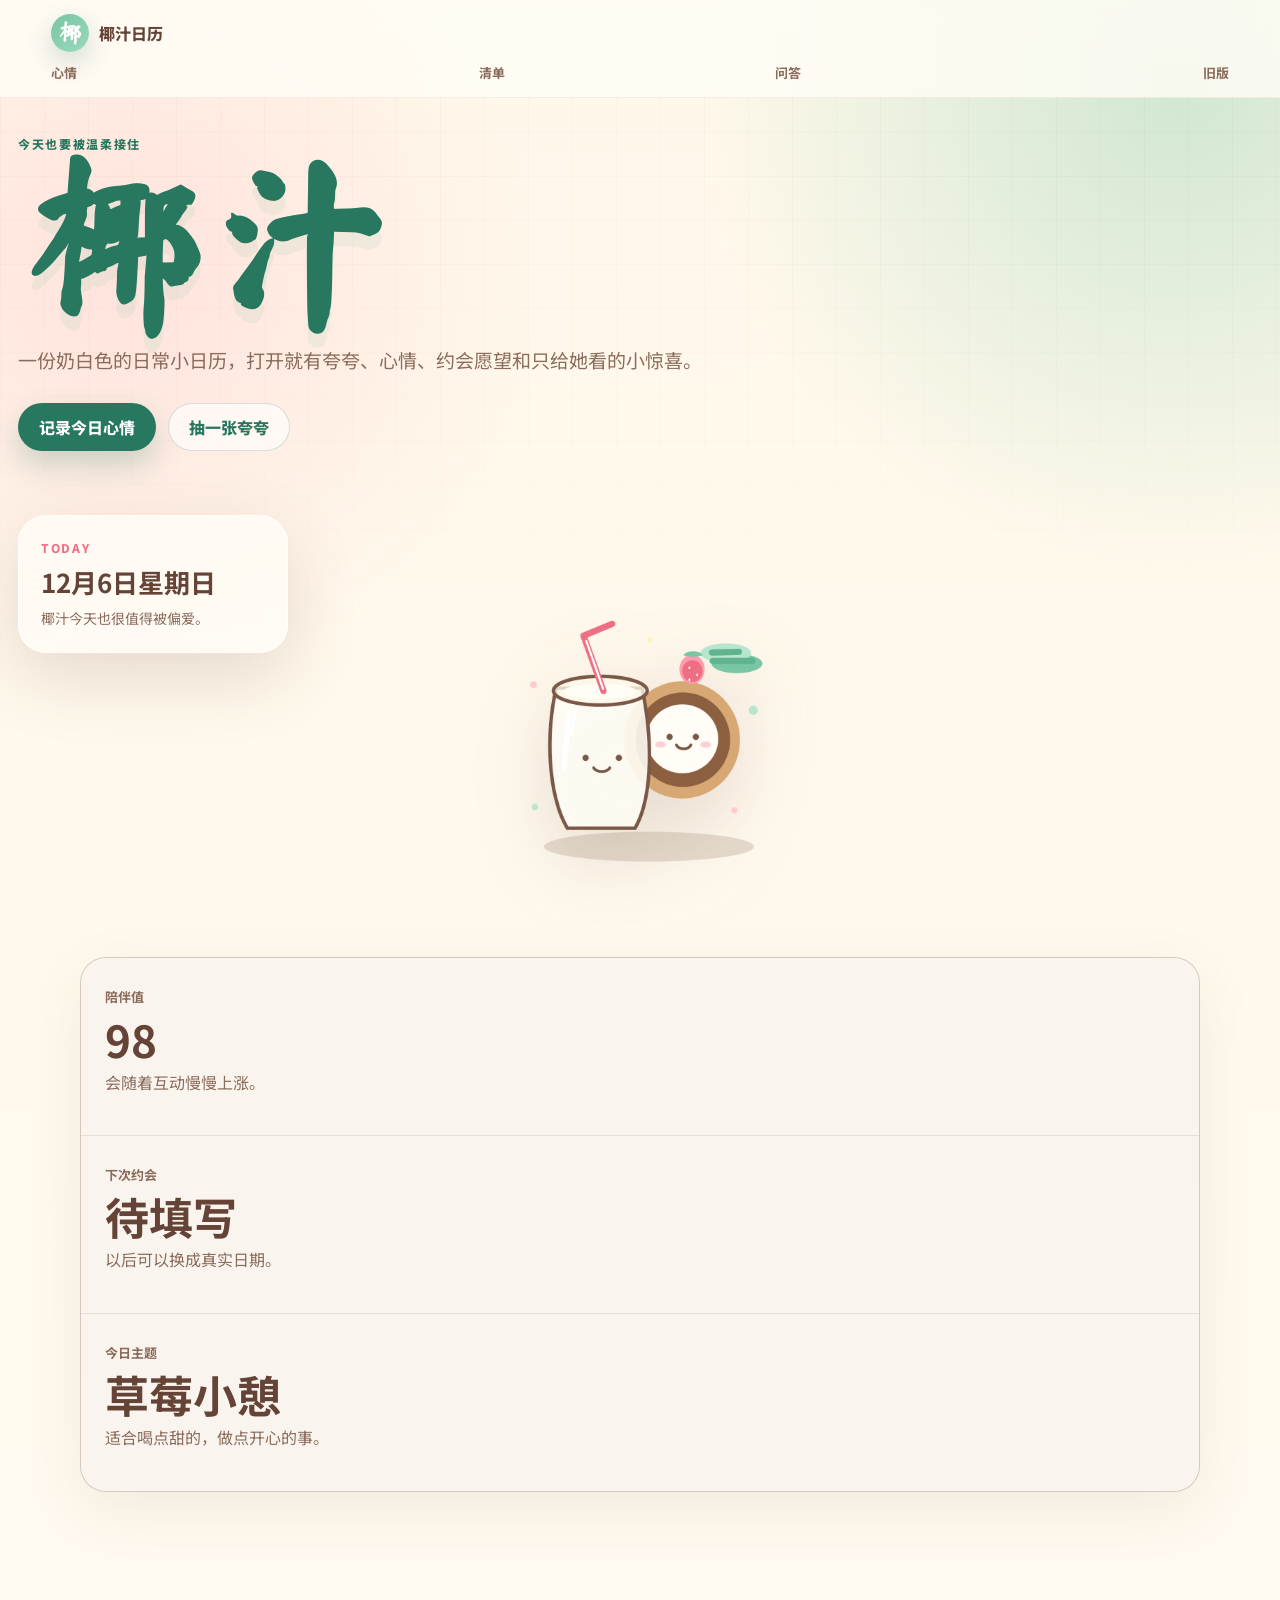
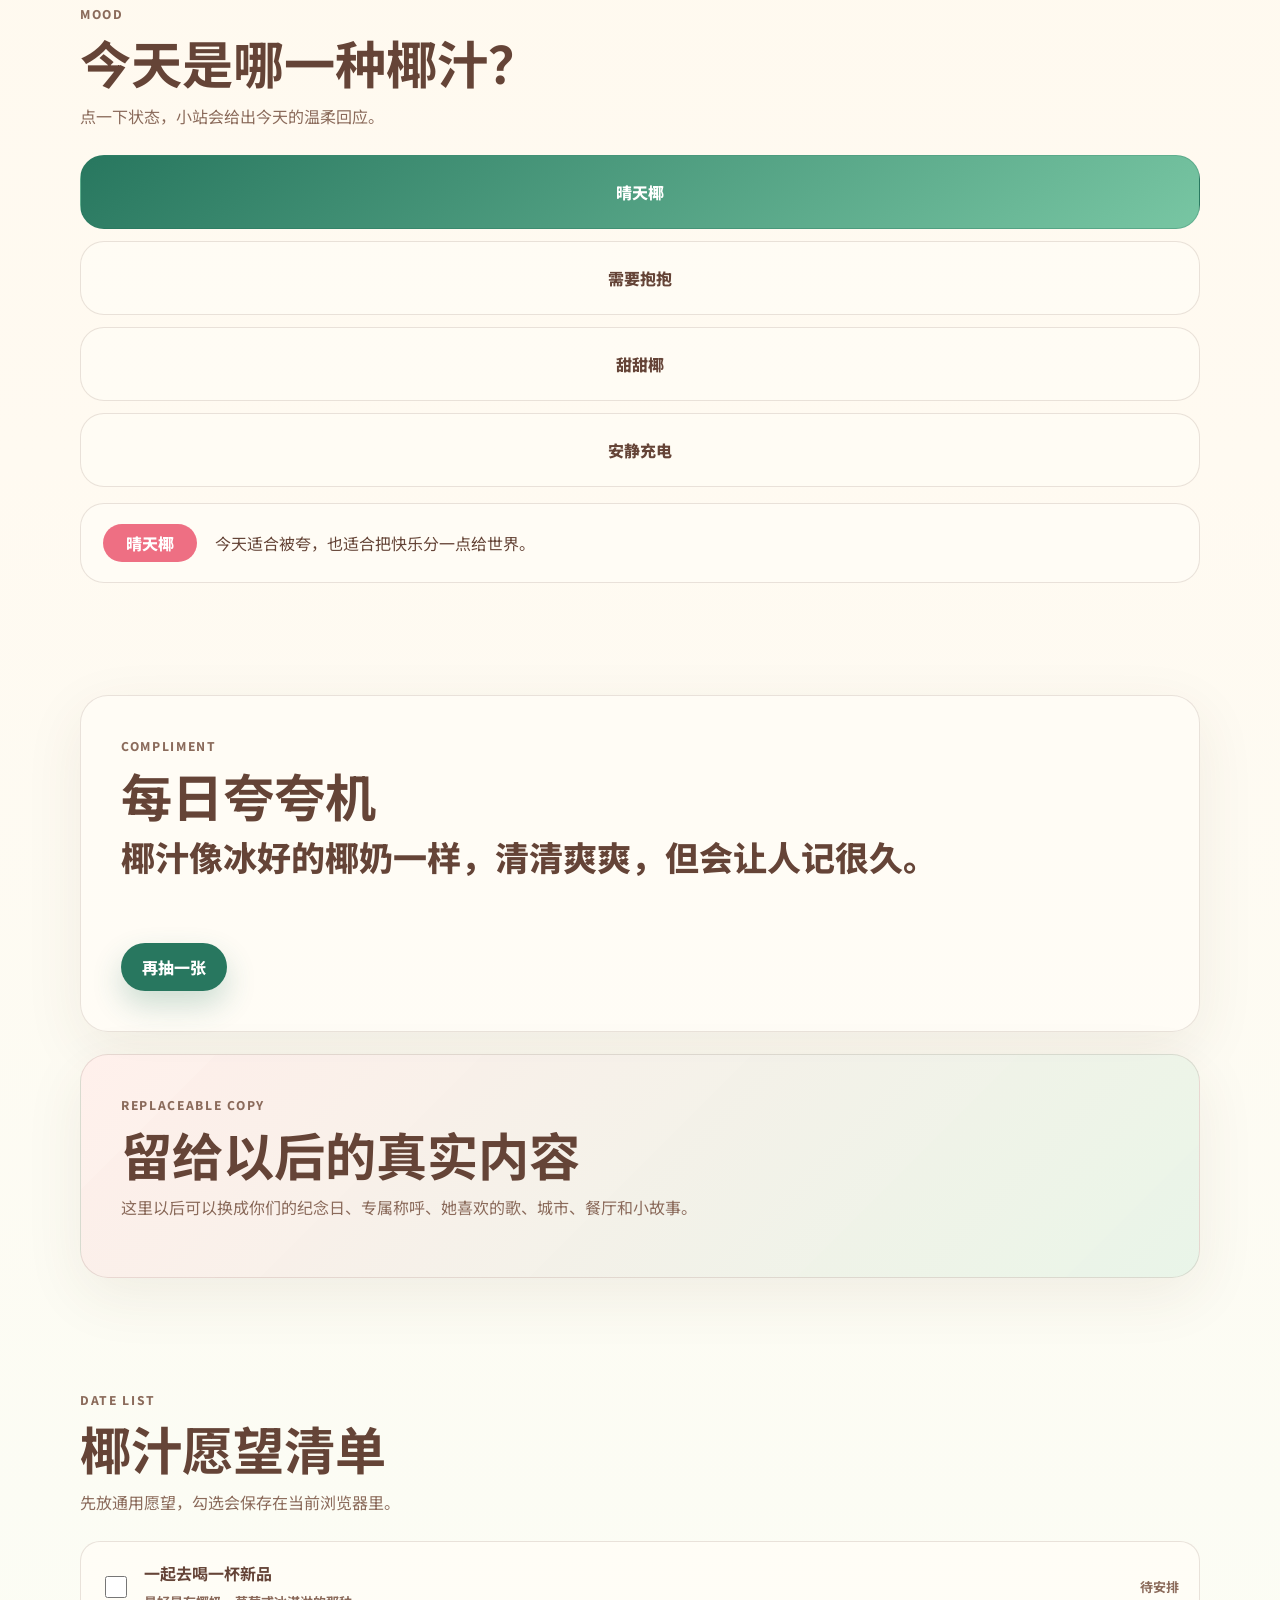
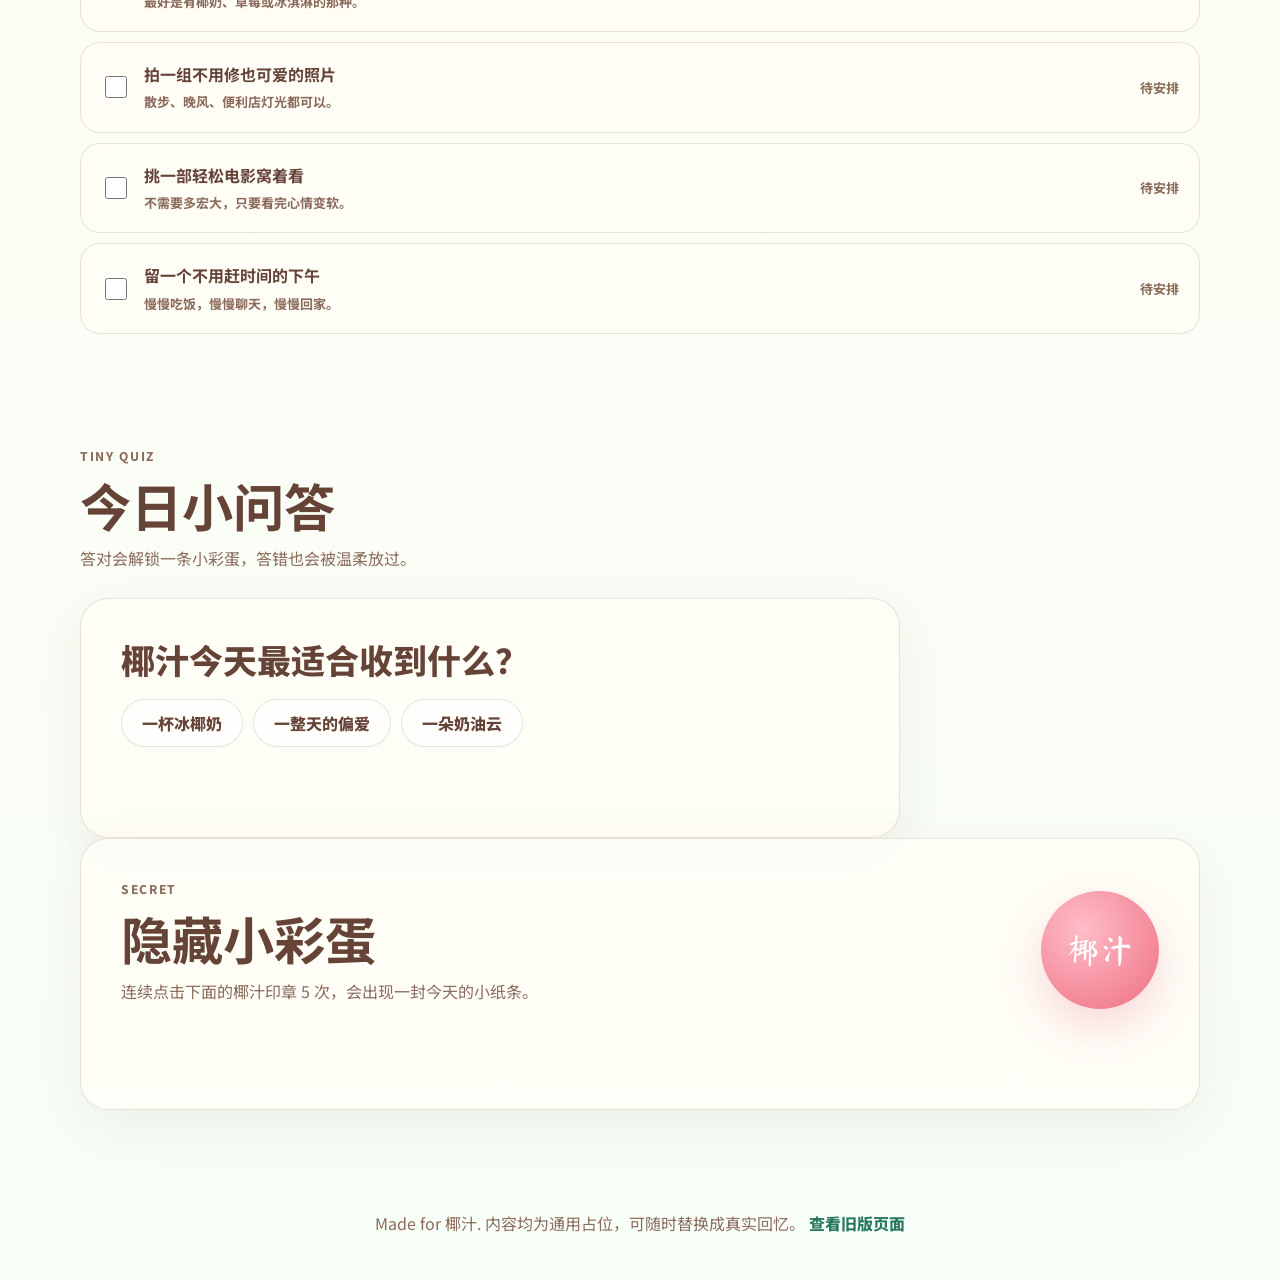
==== commit 4109e42d: "Keep old site alongside yezhi calendar" ====
--- a/index.html
+++ b/index.html
@@ -26,6 +26,7 @@
         <a href="#mood">心情</a>
         <a href="#plans">清单</a>
         <a href="#quiz">问答</a>
+        <a href="old/">旧版</a>
       </nav>
     </header>
 
@@ -159,7 +160,10 @@
     </main>
 
     <footer>
-      <p>Made for 椰汁. 内容均为通用占位，可随时替换成真实回忆。</p>
+      <p>
+        Made for 椰汁. 内容均为通用占位，可随时替换成真实回忆。
+        <a href="old/">查看旧版页面</a>
+      </p>
     </footer>
 
     <script src="script.js"></script>
--- a/styles.css
+++ b/styles.css
@@ -525,6 +525,11 @@
   margin: 0;
 }
 
+footer a {
+  color: var(--mint-dark);
+  font-weight: 800;
+}
+
 @keyframes floaty {
   0%,
   100% {
@@ -558,7 +563,7 @@
   nav {
     display: grid;
     width: 100%;
-    grid-template-columns: repeat(3, minmax(0, 1fr));
+    grid-template-columns: repeat(4, minmax(0, 1fr));
     gap: 8px;
     font-size: 13px;
     text-align: center;
